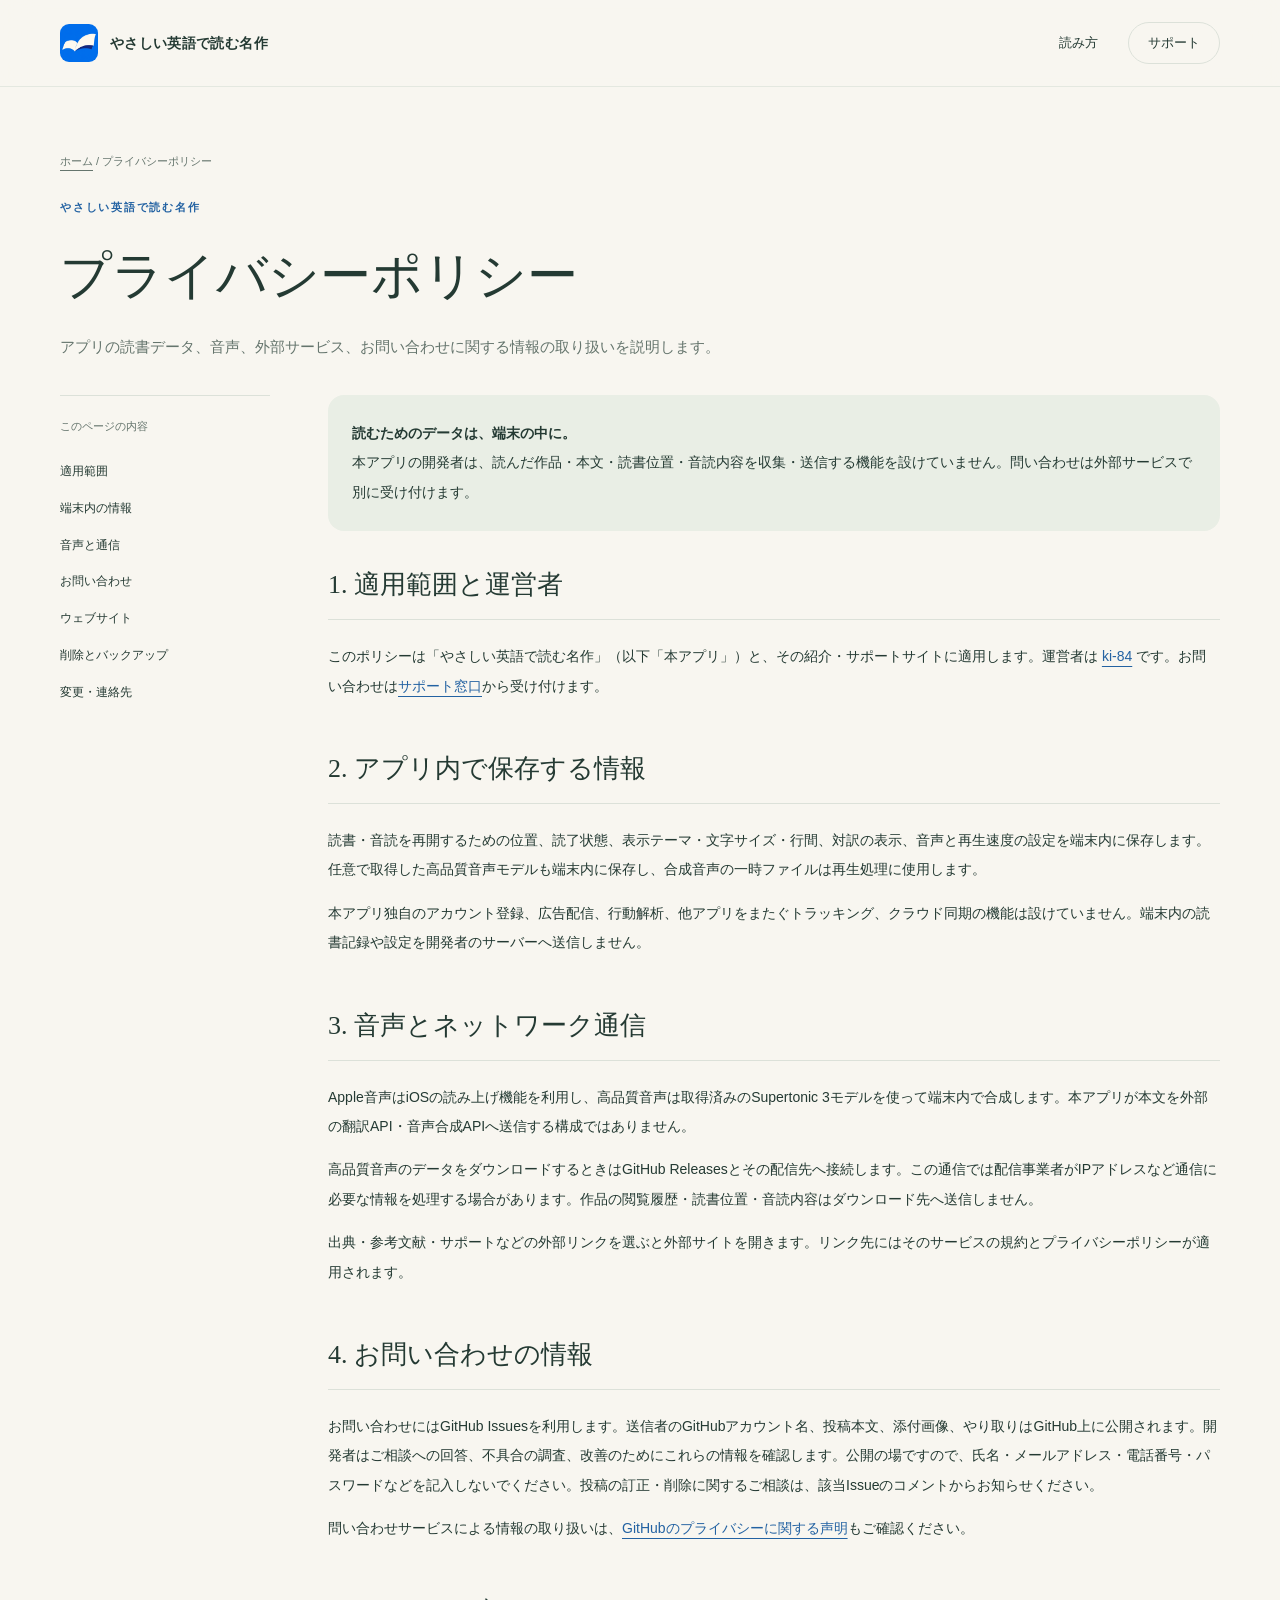
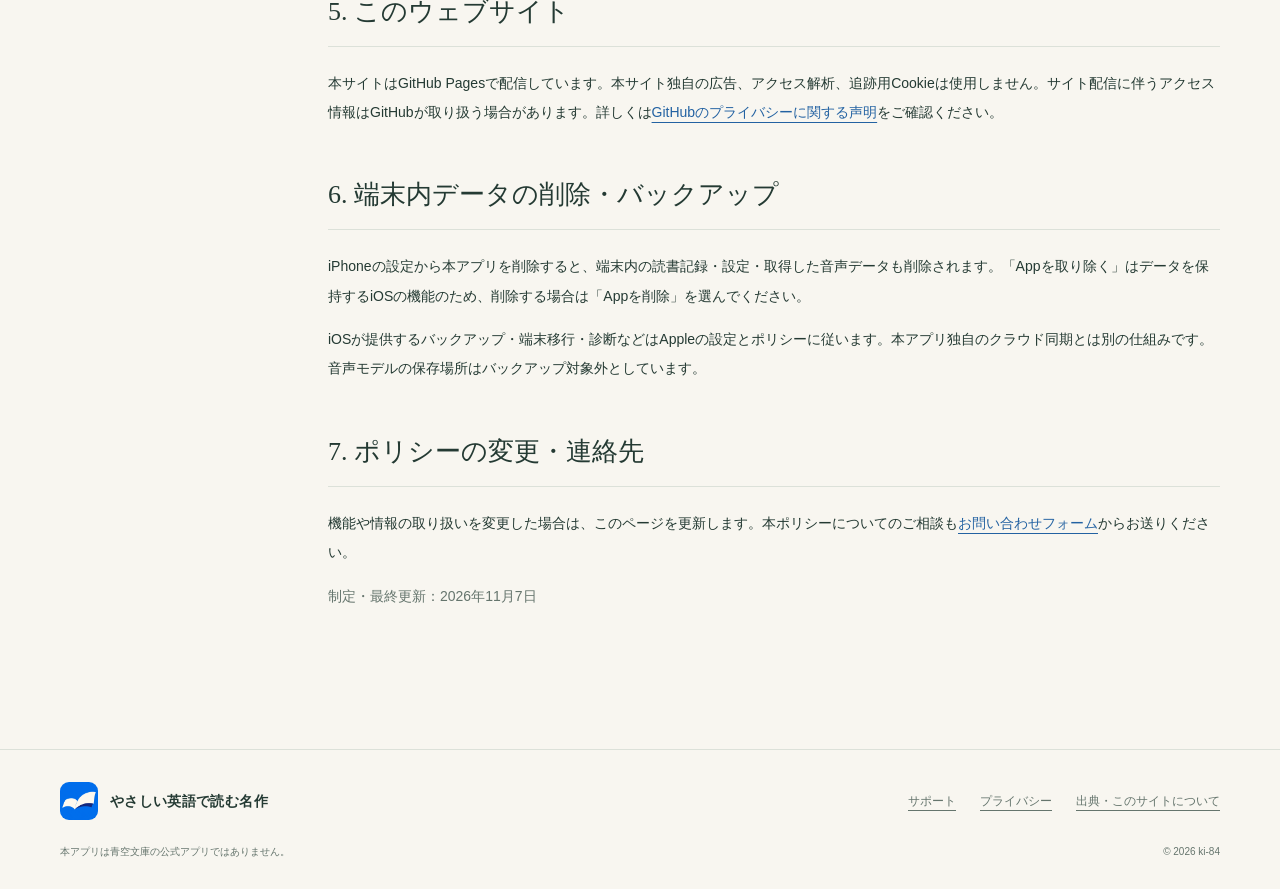
==== docs/privacy/index.html @ 1aab6295 "Build app marketing and support website with privacy policy" ====
<!doctype html>
<html lang="ja">
<head>
  <meta charset="utf-8">
  <meta name="viewport" content="width=device-width, initial-scale=1">
  <meta name="color-scheme" content="light">
  <title>プライバシーポリシー｜やさしい英語で読む名作</title>
  <meta name="description" content="アプリの読書データ、音声、外部サービス、お問い合わせに関する情報の取り扱いを説明します。">
  <link rel="canonical" href="https://ki-84.github.io/aozora-english-support/privacy/">
  <meta property="og:type" content="website">
  <meta property="og:locale" content="ja_JP">
  <meta property="og:site_name" content="やさしい英語で読む名作">
  <meta property="og:title" content="プライバシーポリシー｜やさしい英語で読む名作">
  <meta property="og:description" content="アプリの読書データ、音声、外部サービス、お問い合わせに関する情報の取り扱いを説明します。">
  <meta property="og:url" content="https://ki-84.github.io/aozora-english-support/privacy/">
  <meta property="og:image" content="https://ki-84.github.io/aozora-english-support/assets/app-icon.png">
  <meta name="twitter:card" content="summary">
  <meta name="theme-color" content="#f8f6f0">
  <link rel="icon" href="../assets/favicon.png" type="image/png">
  <link rel="apple-touch-icon" href="../assets/app-icon.png">
  <link rel="stylesheet" href="../assets/site.css">
  <script src="../assets/site.js" defer></script>
</head>
<body>
<a class="skip" href="#main">本文へスキップ</a>
<header class="site-header"><div class="wrap header-inner">
  <a class="brand" href="../" aria-label="やさしい英語で読む名作 ホーム"><img src="../assets/app-icon.png" width="38" height="38" alt=""><span>やさしい英語で読む名作</span></a>
  <nav class="site-nav" aria-label="メインナビゲーション"><a class="nav-reading" href="../#reading">読み方</a><a class="nav-contact" href="../support/">サポート</a></nav>
</div></header>
<main id="main"><div class="wrap page-head"><p class="breadcrumbs"><a href="../">ホーム</a> / プライバシーポリシー</p><p class="eyebrow">やさしい英語で読む名作</p><h1>プライバシーポリシー</h1><p class="intro">アプリの読書データ、音声、外部サービス、お問い合わせに関する情報の取り扱いを説明します。</p></div><div class="wrap page-layout"><aside class="toc" aria-label="ページ内の目次"><p>このページの内容</p><a href="#scope">適用範囲</a><a href="#device">端末内の情報</a><a href="#network">音声と通信</a><a href="#contact-data">お問い合わせ</a><a href="#website">ウェブサイト</a><a href="#delete">削除とバックアップ</a><a href="#change">変更・連絡先</a></aside><div class="prose"><div class="policy-summary"><p><strong>読むためのデータは、端末の中に。</strong><br>本アプリの開発者は、読んだ作品・本文・読書位置・音読内容を収集・送信する機能を設けていません。問い合わせは外部サービスで別に受け付けます。</p></div>
<section id="scope"><h2>1. 適用範囲と運営者</h2><p>このポリシーは「やさしい英語で読む名作」（以下「本アプリ」）と、その紹介・サポートサイトに適用します。運営者は <a href="https://github.com/ki-84">ki-84</a> です。お問い合わせは<a href="../support/#contact">サポート窓口</a>から受け付けます。</p></section>
<section id="device"><h2>2. アプリ内で保存する情報</h2><p>読書・音読を再開するための位置、読了状態、表示テーマ・文字サイズ・行間、対訳の表示、音声と再生速度の設定を端末内に保存します。任意で取得した高品質音声モデルも端末内に保存し、合成音声の一時ファイルは再生処理に使用します。</p><p>本アプリ独自のアカウント登録、広告配信、行動解析、他アプリをまたぐトラッキング、クラウド同期の機能は設けていません。端末内の読書記録や設定を開発者のサーバーへ送信しません。</p></section>
<section id="network"><h2>3. 音声とネットワーク通信</h2><p>Apple音声はiOSの読み上げ機能を利用し、高品質音声は取得済みのSupertonic 3モデルを使って端末内で合成します。本アプリが本文を外部の翻訳API・音声合成APIへ送信する構成ではありません。</p><p>高品質音声のデータをダウンロードするときはGitHub Releasesとその配信先へ接続します。この通信では配信事業者がIPアドレスなど通信に必要な情報を処理する場合があります。作品の閲覧履歴・読書位置・音読内容はダウンロード先へ送信しません。</p><p>出典・参考文献・サポートなどの外部リンクを選ぶと外部サイトを開きます。リンク先にはそのサービスの規約とプライバシーポリシーが適用されます。</p></section>
<section id="contact-data"><h2>4. お問い合わせの情報</h2><p>お問い合わせにはGitHub Issuesを利用します。送信者のGitHubアカウント名、投稿本文、添付画像、やり取りはGitHub上に公開されます。開発者はご相談への回答、不具合の調査、改善のためにこれらの情報を確認します。公開の場ですので、氏名・メールアドレス・電話番号・パスワードなどを記入しないでください。投稿の訂正・削除に関するご相談は、該当Issueのコメントからお知らせください。</p><p>問い合わせサービスによる情報の取り扱いは、<a href="https://docs.github.com/ja/site-policy/privacy-policies/github-general-privacy-statement">GitHubのプライバシーに関する声明</a>もご確認ください。</p></section>
<section id="website"><h2>5. このウェブサイト</h2><p>本サイトはGitHub Pagesで配信しています。本サイト独自の広告、アクセス解析、追跡用Cookieは使用しません。サイト配信に伴うアクセス情報はGitHubが取り扱う場合があります。詳しくは<a href="https://docs.github.com/ja/site-policy/privacy-policies/github-general-privacy-statement">GitHubのプライバシーに関する声明</a>をご確認ください。</p></section>
<section id="delete"><h2>6. 端末内データの削除・バックアップ</h2><p>iPhoneの設定から本アプリを削除すると、端末内の読書記録・設定・取得した音声データも削除されます。「Appを取り除く」はデータを保持するiOSの機能のため、削除する場合は「Appを削除」を選んでください。</p><p>iOSが提供するバックアップ・端末移行・診断などはAppleの設定とポリシーに従います。本アプリ独自のクラウド同期とは別の仕組みです。音声モデルの保存場所はバックアップ対象外としています。</p></section>
<section id="change"><h2>7. ポリシーの変更・連絡先</h2><p>機能や情報の取り扱いを変更した場合は、このページを更新します。本ポリシーについてのご相談も<a href="../support/#contact">お問い合わせフォーム</a>からお送りください。</p><p class="updated">制定・最終更新：2026年11月7日</p></section></div></div></main>
<footer class="site-footer"><div class="wrap">
  <div class="footer-top"><a class="brand" href="../"><img src="../assets/app-icon.png" width="32" height="32" alt=""><span>やさしい英語で読む名作</span></a>
  <nav class="footer-nav" aria-label="フッターナビゲーション"><a href="../support/">サポート</a><a href="../privacy/">プライバシー</a><a href="../sources/">出典・このサイトについて</a></nav></div>
  <div class="footer-note"><p>本アプリは青空文庫の公式アプリではありません。</p><p>© 2026 ki-84</p></div>
</div></footer>
</body></html>
---- docs/assets/site.css ----
@charset "UTF-8";
:root{--paper:#f8f6f0;--surface:#fffef9;--ink:#243a33;--muted:#65756d;--blue:#2362a2;--line:#dce1d9;--pale:#e9eee5;--serif:"Hiragino Mincho ProN","Yu Mincho","Noto Serif JP",serif;--sans:-apple-system,BlinkMacSystemFont,"Hiragino Kaku Gothic ProN","Yu Gothic",sans-serif;--width:1160px}
*{box-sizing:border-box}html{scroll-behavior:smooth;scroll-padding-top:100px}body{margin:0;background:var(--paper);color:var(--ink);font-family:var(--sans);font-size:16px;line-height:1.9;-webkit-font-smoothing:antialiased}a{color:var(--blue);text-underline-offset:5px}a:hover{text-decoration-thickness:2px}button,a{-webkit-tap-highlight-color:transparent}button{font:inherit}button:not(:disabled){cursor:pointer}a:focus-visible,button:focus-visible,summary:focus-visible{outline:3px solid #397abf;outline-offset:5px}img{max-width:100%;height:auto;display:block}svg{width:20px;height:20px;flex-shrink:0;stroke:currentColor;fill:none;stroke-width:1.6;stroke-linecap:round;stroke-linejoin:round}h1,h2,h3,p,ul,ol,figure{margin-top:0}h1,h2,h3{line-height:1.5}h1,h2{font-family:var(--serif);font-weight:500}p:last-child{margin-bottom:0}.wrap{width:min(var(--width),calc(100% - 64px));margin:auto}.skip{position:absolute;top:-100px;left:16px;z-index:10;background:white;padding:12px}.skip:focus{top:8px}.site-header{position:sticky;top:0;z-index:5;background:rgba(248,246,240,.94);backdrop-filter:blur(18px);border-bottom:1px solid rgba(220,225,217,.7)}.header-inner{display:flex;align-items:center;justify-content:space-between;min-height:86px;gap:24px}.brand{display:flex;align-items:center;gap:12px;color:var(--ink);text-decoration:none;line-height:1.5;font-size:14px;font-weight:600;letter-spacing:.025em}.brand img{width:38px;border-radius:9px}.site-nav{display:flex;gap:30px;align-items:center}.site-nav a{color:var(--ink);font-size:13px;text-decoration:none}.site-nav a[aria-current=page]{color:var(--blue)}.site-nav .nav-contact{border:1px solid var(--line);border-radius:99px;padding:8px 19px}.eyebrow{font-size:11px;letter-spacing:.16em;font-weight:600;color:var(--blue);margin-bottom:20px}.hero{display:grid;grid-template-columns:1.12fr .88fr;align-items:center;gap:76px;padding-block:76px 84px}.hero h1{font-size:clamp(36px,4.8vw,68px);line-height:1.42;letter-spacing:.025em;margin-bottom:25px}.hero h1 span{display:block;white-space:nowrap}.hero h1 em{font-style:normal;color:var(--blue)}.hero-lead{max-width:450px;color:var(--muted);font-size:15px;line-height:2.2;margin-bottom:30px}.actions{display:flex;gap:14px;align-items:center;flex-wrap:wrap}.button{display:inline-flex;align-items:center;justify-content:center;gap:12px;border:1px solid transparent;border-radius:99px;padding:13px 23px;text-decoration:none;background:var(--ink);color:white;font-size:13px;font-weight:500;line-height:1.8;transition:transform .18s,background .18s;min-height:50px}.button:hover{background:#36564a;transform:translateY(-2px)}.button.secondary{background:transparent;border-color:var(--line);color:var(--ink)}.button.secondary:hover{background:var(--pale)}.button.blue{background:var(--blue)}.button.blue:hover{background:#154e87}.availability{font-size:11px;color:var(--muted);margin-top:22px}.hero-visual{position:relative;padding:12px 30px 10px;display:flex;justify-content:center}.hero-visual:before{content:"";position:absolute;inset:14% -8% 11%;border-radius:50%;background:radial-gradient(ellipse,#e2eafa,rgba(234,239,230,.7) 55%,transparent 72%)}.phone{position:relative;width:264px;max-width:100%;border:8px solid #242826;border-radius:43px;background:#242826;box-shadow:0 30px 58px -22px #23362b40,0 4px 15px #24372c20;overflow:hidden;transform:rotate(3deg)}.phone img{width:100%;border-radius:34px}.phone:after{content:"";position:absolute;top:9px;left:50%;transform:translateX(-50%);width:28%;height:18px;background:#101511;border-radius:20px}.screen-note{position:absolute;bottom:-26px;right:12px;font-size:11px;color:var(--muted);letter-spacing:.05em}.promise-strip{display:grid;grid-template-columns:repeat(3,1fr);border-top:1px solid var(--line);border-bottom:1px solid var(--line);padding-block:24px;margin-bottom:98px}.promise-strip div{display:flex;align-items:center;justify-content:center;gap:12px;font-size:13px}.promise-strip div+div{border-left:1px solid var(--line)}.promise-strip svg{color:var(--blue)}.section{padding-block:0 104px}.section-heading{display:flex;justify-content:space-between;gap:32px;align-items:flex-end;margin-bottom:36px}.section-heading h2{font-size:clamp(28px,3vw,39px);margin-bottom:0;letter-spacing:.04em}.section-heading p{max-width:360px;color:var(--muted);font-size:13px;margin-bottom:4px}.step-grid{display:grid;grid-template-columns:repeat(3,1fr);gap:38px}.step{border-top:1px solid var(--line);padding-top:22px}.step .number{font-family:var(--serif);font-size:25px;color:var(--blue);margin-bottom:20px}.step h3{font-size:17px;font-weight:500;margin-bottom:14px}.step p{font-size:13px;color:var(--muted);line-height:2}.reading-section{background:#203b32;color:#f9f7ef;padding-block:80px;margin-bottom:104px;position:relative;overflow:hidden}.reading-grid{display:grid;grid-template-columns:.9fr 1.1fr;gap:70px;align-items:center}.reading-copy .eyebrow{color:#b9cfdf}.reading-copy h2{font-size:clamp(28px,3vw,40px);margin-bottom:22px}.reading-copy>p{color:#d5dfd6;font-size:14px;line-height:2.1}.reading-copy .fine{color:#b8c9bd;font-size:11px;margin-top:28px}.quote-card{background:var(--surface);color:var(--ink);padding:36px;border-radius:22px;box-shadow:0 20px 40px #0e211640}.quote-card .quote-label{font-size:10px;letter-spacing:.14em;color:var(--muted);margin-bottom:22px}.sample-english{font-family:Georgia,"Times New Roman",serif;font-size:clamp(24px,3vw,33px);line-height:1.6;margin-bottom:26px}.translation-toggle{background:var(--pale);border:0;color:var(--ink);font-size:12px;border-radius:99px;padding:10px 17px;display:flex;align-items:center;gap:10px;min-height:44px}.translation-toggle svg{width:16px}.translation{background:#eff2e9;border-left:2px solid #9cb5a7;padding:18px 20px;margin-top:24px;animation:appear .18s ease-out}.translation p{font-size:15px}.translation small{display:block;color:var(--muted);font-size:10px;margin-top:8px}.quote-credit{font-style:normal;display:block;font-size:10px;color:var(--muted);margin-top:26px}.book-grid{display:grid;grid-template-columns:repeat(5,1fr);gap:34px 28px;list-style:none;padding:0;margin:0}.book-cover{position:relative;aspect-ratio:3/4;background:var(--cover);color:white;box-shadow:7px 9px 16px -10px #1b322c50;border-radius:2px 6px 6px 2px;padding:17px 17px 17px 21px;display:flex;flex-direction:column;justify-content:space-between;overflow:hidden;transition:transform .2s}.book-cover:before{content:"";position:absolute;inset:0 auto 0 0;width:7px;background:#0002;border-right:1px solid #ffffff21}.book-cover:after{content:"";position:absolute;inset:11px;border:1px solid #ffffff40;pointer-events:none}.book-cover .edition{font-size:7px;letter-spacing:.15em;opacity:.75}.book-cover .ornament{width:42px;height:42px;border:1px solid #ffffff60;border-radius:50%;align-self:center;display:grid;place-items:center;opacity:.7;font-family:var(--serif);font-size:16px}.book-cover h3{font-family:var(--serif);font-size:17px;font-weight:500;letter-spacing:.04em;margin:0 0 7px}.book-cover p{font-family:var(--serif);font-size:10px;opacity:.8;margin:0}.book-meta{margin-top:14px}.book-meta p{font-size:11px;color:var(--muted);line-height:1.6;margin-bottom:5px}.book-meta a{font-size:10px;color:var(--muted)}.book-note{font-size:12px;color:var(--muted);margin-top:32px}.listen-panel{display:grid;grid-template-columns:1fr 1fr;gap:56px;border-block:1px solid var(--line);padding-block:46px;align-items:center}.listen-panel h2{font-size:32px;margin-bottom:18px}.listen-panel p{font-size:14px;color:var(--muted)}.audio-graphic{position:relative;padding:40px 30px;background:#eaf0f4;border-radius:22px;text-align:center}.waveform{height:75px;display:flex;gap:6px;align-items:center;justify-content:center;margin-bottom:24px}.waveform i{display:block;width:4px;height:var(--h);border-radius:5px;background:#4e7595}.rate-list{display:flex;justify-content:center;gap:18px;color:#45627a;font-size:12px}.rate-list strong{border-bottom:1px solid #45627a;padding-bottom:5px}.audio-graphic p{font-size:11px;margin-top:20px;color:#4d6578}.learning{display:grid;grid-template-columns:1fr 1fr;gap:70px;padding-block:6px 90px}.learning h2{font-size:34px;margin-bottom:22px}.learning p{font-size:14px;color:var(--muted)}.learning a{font-size:12px}.learning .margin-note{padding:28px;border-left:1px solid var(--line);font-family:var(--serif);font-size:24px;line-height:1.9;color:var(--ink)}.last-cta{background:#e9eee5;border-radius:26px;padding:50px;display:flex;justify-content:space-between;gap:30px;align-items:center;margin-bottom:94px}.last-cta h2{font-size:29px;margin-bottom:8px}.last-cta p{font-size:13px;color:var(--muted)}.site-footer{border-top:1px solid var(--line);padding-block:32px 28px}.footer-top{display:flex;justify-content:space-between;gap:30px;align-items:center;margin-bottom:22px}.footer-nav{display:flex;gap:24px;flex-wrap:wrap}.footer-nav a{font-size:12px;color:var(--muted)}.footer-note{font-size:10px;color:var(--muted);display:flex;justify-content:space-between;gap:20px;flex-wrap:wrap}.footer-note p{margin:0}.page-head{padding-block:64px 34px}.breadcrumbs{font-size:11px;color:var(--muted);margin-bottom:25px}.breadcrumbs a{color:var(--muted)}.page-head h1{font-size:clamp(35px,4vw,54px);margin-bottom:18px}.page-head .intro{max-width:720px;font-size:15px;color:var(--muted)}.page-layout{display:grid;grid-template-columns:210px 1fr;gap:58px;align-items:start;padding-bottom:90px}.toc{position:sticky;top:116px;padding:20px 0;border-top:1px solid var(--line)}.toc p{font-size:11px;color:var(--muted);margin-bottom:16px}.toc a{display:block;padding:7px 0;font-size:12px;color:var(--ink);text-decoration:none}.prose{min-width:0}.prose section{margin-bottom:48px;scroll-margin-top:110px}.prose h2{font-size:26px;padding-bottom:15px;border-bottom:1px solid var(--line);margin-bottom:22px}.prose h3{font-size:17px;font-weight:500;margin:28px 0 12px}.prose p,.prose li{font-size:14px;line-height:2.1}.prose ul,.prose ol{padding-left:1.5em}.prose small{font-size:11px;color:var(--muted)}.contact-card{background:var(--surface);border:1px solid var(--line);border-radius:20px;padding:28px}.contact-card .actions{margin:22px 0 18px}.contact-card .notice{font-size:12px;color:var(--muted);margin-bottom:0}.contact-card h2{border:0;padding:0;margin-bottom:14px}.support-topics{display:grid;grid-template-columns:repeat(3,1fr);gap:12px;margin-top:22px}.support-topics a{display:flex;align-items:center;gap:10px;padding:16px;border:1px solid var(--line);border-radius:13px;font-size:12px;text-decoration:none;color:var(--ink);background:var(--surface)}.faq details{border-bottom:1px solid var(--line);padding:20px 0}.faq summary{cursor:pointer;list-style:none;font-size:14px;font-weight:500;position:relative;padding-right:30px}.faq summary::-webkit-details-marker{display:none}.faq summary:after{content:"＋";position:absolute;right:4px;color:var(--blue)}.faq details[open] summary:after{content:"−"}.faq details p{padding:16px 22px 0 0;font-size:13px;color:var(--muted);margin-bottom:0}.steps-list li{padding:0 0 12px 7px}.policy-summary{background:var(--pale);padding:24px;border-radius:16px;margin-bottom:34px}.policy-summary p{margin-bottom:0}.updated{font-size:12px;color:var(--muted)}.source-list{padding:0!important;list-style:none}.source-list li{display:flex;justify-content:space-between;gap:20px;border-bottom:1px solid var(--line);padding:14px 0}.source-list span{color:var(--muted)}.source-list a{font-size:12px}.not-found{max-width:700px;padding-block:100px 140px}.not-found h1{font-size:40px}.not-found p{color:var(--muted)}[hidden]{display:none!important}@keyframes appear{from{opacity:0;transform:translateY(5px)}to{opacity:1;transform:none}}
@media(min-width:1400px){.hero{padding-block:92px 100px}.hero-visual .phone{width:285px}}
@media(max-width:1000px){.hero{gap:38px}.hero h1{font-size:clamp(36px,5.3vw,56px)}.hero-visual{padding-inline:12px}.reading-grid{gap:35px}.book-grid{gap:28px 18px}.book-cover{padding:16px}.book-cover h3{font-size:15px}.book-cover .edition{font-size:6px}.page-layout{grid-template-columns:175px 1fr;gap:32px}.listen-panel{gap:35px}}
@media(max-width:740px){.wrap{width:calc(100% - 40px)}.header-inner{min-height:72px;gap:10px}.brand{font-size:12px;gap:9px}.brand img{width:32px;border-radius:8px}.site-nav{gap:14px}.nav-reading{display:none}.site-nav .nav-contact{padding:6px 13px;font-size:11px}.hero{grid-template-columns:1fr;gap:44px;padding-block:48px 50px}.hero h1{font-size:clamp(32px,8.7vw,55px);margin-bottom:20px}.hero-lead{font-size:14px;max-width:500px}.hero .eyebrow{font-size:10px;margin-bottom:18px}.actions{gap:10px}.button{font-size:12px;padding:12px 21px}.hero-visual{padding:12px 0 24px}.hero-visual .phone{width:238px;transform:rotate(2deg)}.hero-visual:before{inset:9% 0 8%}.screen-note{right:6px;bottom:-5px;font-size:10px}.promise-strip{padding-block:21px;margin-bottom:65px}.promise-strip div{flex-direction:column;gap:8px;font-size:11px;text-align:center}.promise-strip svg{width:19px}.section{padding-bottom:65px}.section-heading{display:block;margin-bottom:28px}.section-heading h2{font-size:29px}.section-heading p{margin:14px 0 0;max-width:100%}.step-grid{grid-template-columns:1fr;gap:25px}.step{display:grid;grid-template-columns:48px 1fr;gap:12px;padding-top:22px}.step .number{margin:0}.step h3{font-size:17px;margin-bottom:9px}.step p{font-size:13px}.reading-section{padding-block:48px;margin-bottom:65px}.reading-grid{grid-template-columns:1fr;gap:30px}.reading-copy h2{font-size:30px}.reading-copy .fine{margin-top:20px}.quote-card{padding:26px 24px;border-radius:18px}.sample-english{font-size:28px}.book-grid{grid-template-columns:repeat(2,1fr);gap:28px 20px}.book-cover{padding:18px 19px 18px 24px}.book-cover h3{font-size:18px}.book-cover .edition{font-size:7px}.book-cover .ornament{width:38px;height:38px}.book-meta p{font-size:11px}.listen-panel{grid-template-columns:1fr;padding-block:32px;gap:25px}.listen-panel h2{font-size:29px}.audio-graphic{padding:30px 20px}.learning{grid-template-columns:1fr;gap:24px;padding-bottom:55px}.learning h2{font-size:29px}.learning .margin-note{padding:0 0 0 20px;font-size:23px}.last-cta{display:block;padding:28px 24px;margin-bottom:58px;border-radius:20px}.last-cta h2{font-size:25px}.last-cta .button{margin-top:22px}.footer-top{display:block}.footer-top .brand{margin-bottom:22px}.footer-nav{gap:16px}.footer-note{font-size:10px;gap:10px}.page-head{padding-block:38px 25px}.page-head h1{font-size:36px}.page-head .intro{font-size:14px}.page-layout{grid-template-columns:1fr;gap:25px;padding-bottom:50px}.toc{position:static;display:flex;gap:4px 18px;flex-wrap:wrap;padding:15px 0;border-bottom:1px solid var(--line)}.toc p{display:none}.toc a{padding:4px 0;font-size:11px}.prose h2{font-size:24px}.prose p,.prose li{font-size:14px}.contact-card{padding:23px}.support-topics{grid-template-columns:1fr}.support-topics a{padding:13px 16px}.source-list li{display:block}.source-list a{display:block;margin-top:5px}.source-list span{font-size:12px}.updated{font-size:11px}}
@media(prefers-reduced-motion:reduce){html{scroll-behavior:auto}*,*:before,*:after{animation:none!important;transition:none!important}.button:hover{transform:none}}
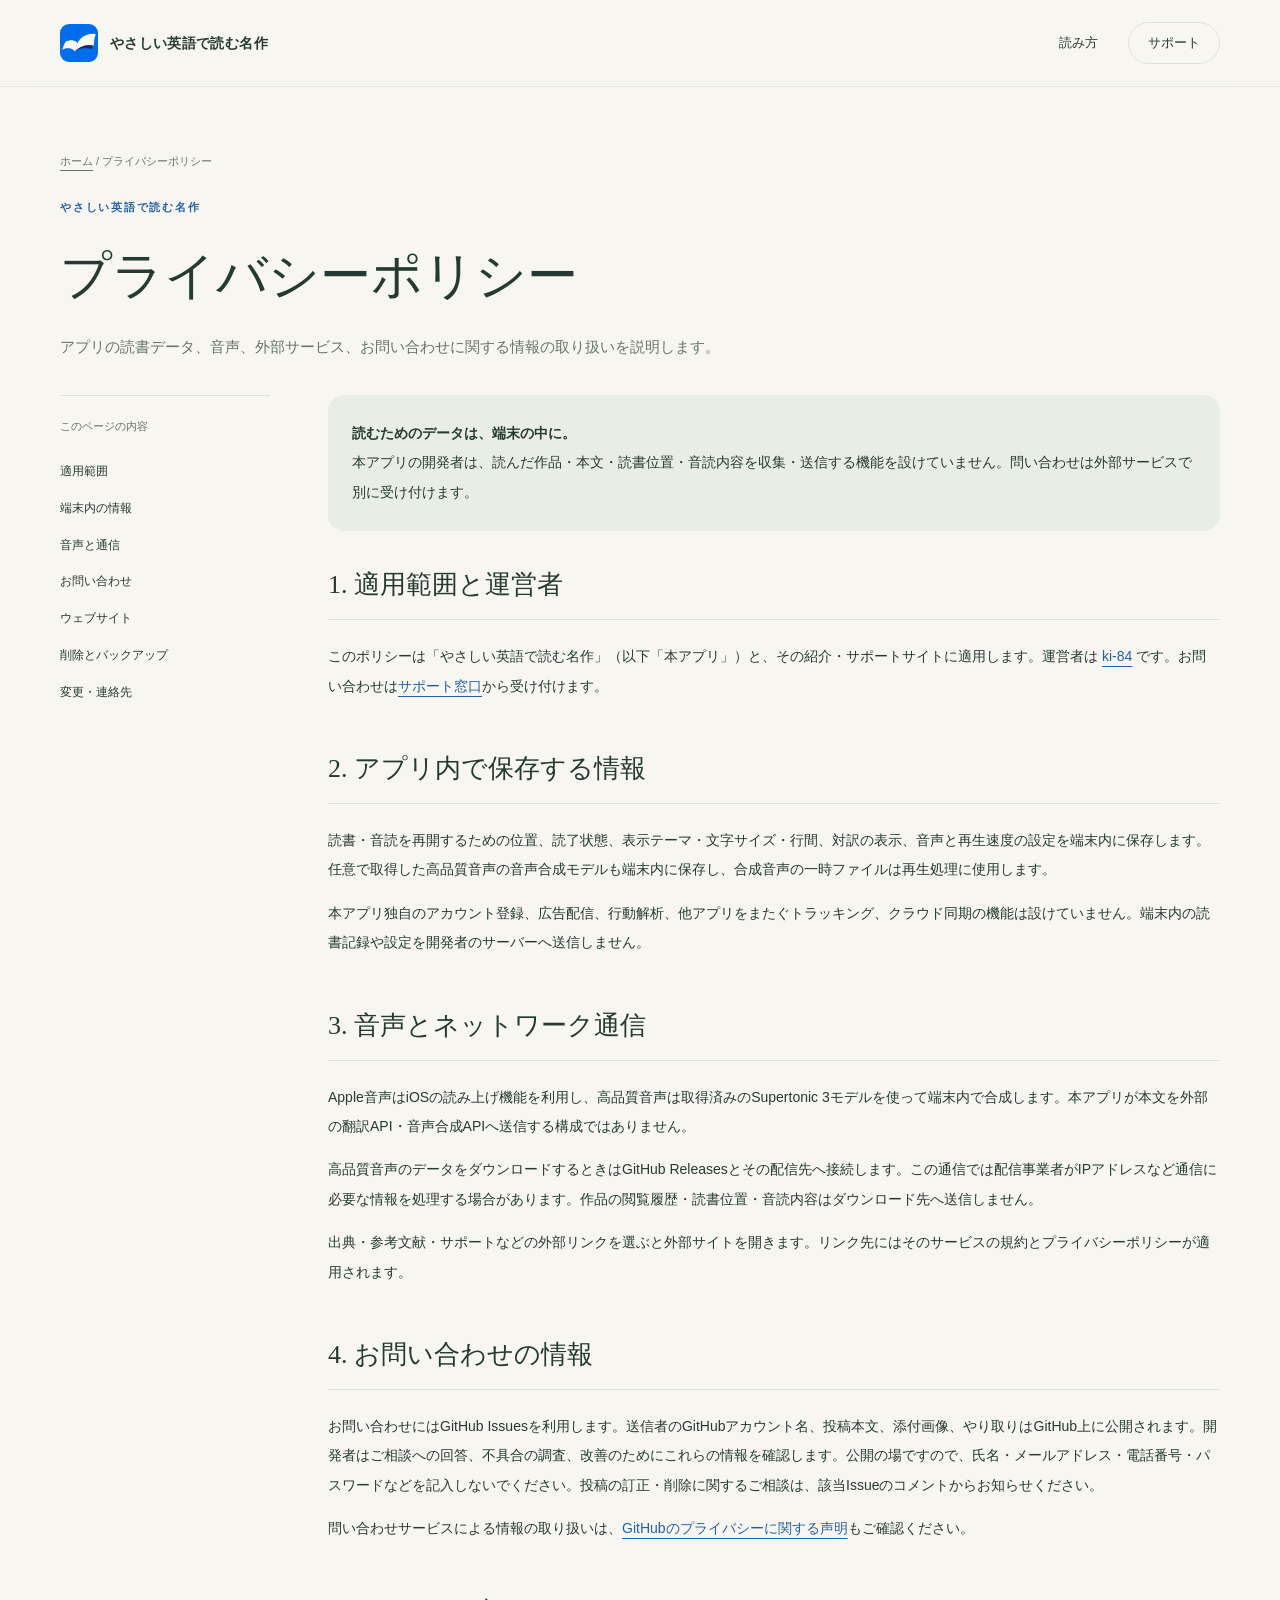
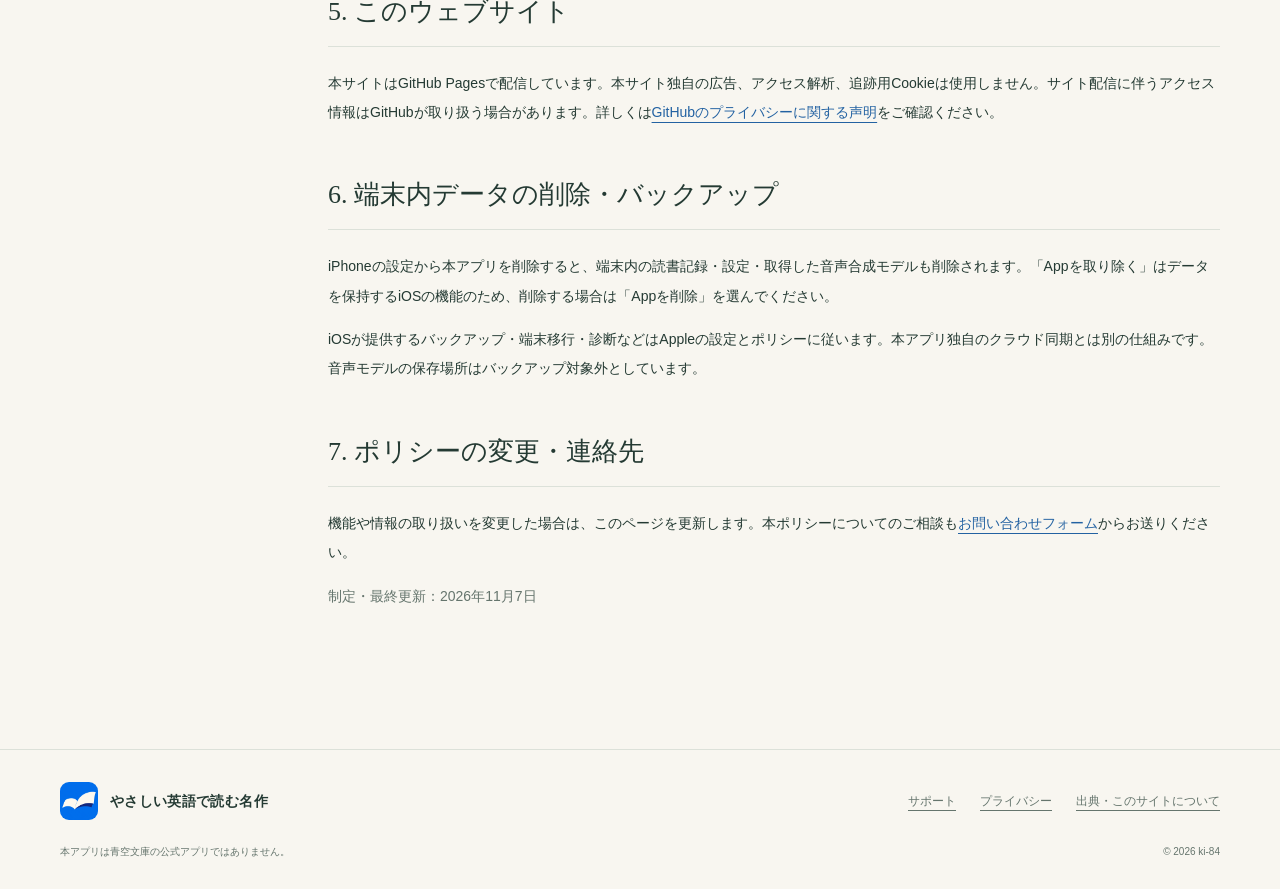
==== commit b0d73fba: "Clarify optional download is a speech synthesis model" ====
--- a/docs/privacy/index.html
+++ b/docs/privacy/index.html
@@ -18,8 +18,8 @@
   <meta name="theme-color" content="#f8f6f0">
   <link rel="icon" href="../assets/favicon.png" type="image/png">
   <link rel="apple-touch-icon" href="../assets/app-icon.png">
-  <link rel="stylesheet" href="../assets/site.css">
-  <script src="../assets/site.js" defer></script>
+  <link rel="stylesheet" href="../assets/site.css?v=0e48bb0e7a3b">
+  <script src="../assets/site.js?v=09b9a022a76b" defer></script>
 </head>
 <body>
 <a class="skip" href="#main">本文へスキップ</a>
@@ -29,11 +29,11 @@
 </div></header>
 <main id="main"><div class="wrap page-head"><p class="breadcrumbs"><a href="../">ホーム</a> / プライバシーポリシー</p><p class="eyebrow">やさしい英語で読む名作</p><h1>プライバシーポリシー</h1><p class="intro">アプリの読書データ、音声、外部サービス、お問い合わせに関する情報の取り扱いを説明します。</p></div><div class="wrap page-layout"><aside class="toc" aria-label="ページ内の目次"><p>このページの内容</p><a href="#scope">適用範囲</a><a href="#device">端末内の情報</a><a href="#network">音声と通信</a><a href="#contact-data">お問い合わせ</a><a href="#website">ウェブサイト</a><a href="#delete">削除とバックアップ</a><a href="#change">変更・連絡先</a></aside><div class="prose"><div class="policy-summary"><p><strong>読むためのデータは、端末の中に。</strong><br>本アプリの開発者は、読んだ作品・本文・読書位置・音読内容を収集・送信する機能を設けていません。問い合わせは外部サービスで別に受け付けます。</p></div>
 <section id="scope"><h2>1. 適用範囲と運営者</h2><p>このポリシーは「やさしい英語で読む名作」（以下「本アプリ」）と、その紹介・サポートサイトに適用します。運営者は <a href="https://github.com/ki-84">ki-84</a> です。お問い合わせは<a href="../support/#contact">サポート窓口</a>から受け付けます。</p></section>
-<section id="device"><h2>2. アプリ内で保存する情報</h2><p>読書・音読を再開するための位置、読了状態、表示テーマ・文字サイズ・行間、対訳の表示、音声と再生速度の設定を端末内に保存します。任意で取得した高品質音声モデルも端末内に保存し、合成音声の一時ファイルは再生処理に使用します。</p><p>本アプリ独自のアカウント登録、広告配信、行動解析、他アプリをまたぐトラッキング、クラウド同期の機能は設けていません。端末内の読書記録や設定を開発者のサーバーへ送信しません。</p></section>
+<section id="device"><h2>2. アプリ内で保存する情報</h2><p>読書・音読を再開するための位置、読了状態、表示テーマ・文字サイズ・行間、対訳の表示、音声と再生速度の設定を端末内に保存します。任意で取得した高品質音声の音声合成モデルも端末内に保存し、合成音声の一時ファイルは再生処理に使用します。</p><p>本アプリ独自のアカウント登録、広告配信、行動解析、他アプリをまたぐトラッキング、クラウド同期の機能は設けていません。端末内の読書記録や設定を開発者のサーバーへ送信しません。</p></section>
 <section id="network"><h2>3. 音声とネットワーク通信</h2><p>Apple音声はiOSの読み上げ機能を利用し、高品質音声は取得済みのSupertonic 3モデルを使って端末内で合成します。本アプリが本文を外部の翻訳API・音声合成APIへ送信する構成ではありません。</p><p>高品質音声のデータをダウンロードするときはGitHub Releasesとその配信先へ接続します。この通信では配信事業者がIPアドレスなど通信に必要な情報を処理する場合があります。作品の閲覧履歴・読書位置・音読内容はダウンロード先へ送信しません。</p><p>出典・参考文献・サポートなどの外部リンクを選ぶと外部サイトを開きます。リンク先にはそのサービスの規約とプライバシーポリシーが適用されます。</p></section>
 <section id="contact-data"><h2>4. お問い合わせの情報</h2><p>お問い合わせにはGitHub Issuesを利用します。送信者のGitHubアカウント名、投稿本文、添付画像、やり取りはGitHub上に公開されます。開発者はご相談への回答、不具合の調査、改善のためにこれらの情報を確認します。公開の場ですので、氏名・メールアドレス・電話番号・パスワードなどを記入しないでください。投稿の訂正・削除に関するご相談は、該当Issueのコメントからお知らせください。</p><p>問い合わせサービスによる情報の取り扱いは、<a href="https://docs.github.com/ja/site-policy/privacy-policies/github-general-privacy-statement">GitHubのプライバシーに関する声明</a>もご確認ください。</p></section>
 <section id="website"><h2>5. このウェブサイト</h2><p>本サイトはGitHub Pagesで配信しています。本サイト独自の広告、アクセス解析、追跡用Cookieは使用しません。サイト配信に伴うアクセス情報はGitHubが取り扱う場合があります。詳しくは<a href="https://docs.github.com/ja/site-policy/privacy-policies/github-general-privacy-statement">GitHubのプライバシーに関する声明</a>をご確認ください。</p></section>
-<section id="delete"><h2>6. 端末内データの削除・バックアップ</h2><p>iPhoneの設定から本アプリを削除すると、端末内の読書記録・設定・取得した音声データも削除されます。「Appを取り除く」はデータを保持するiOSの機能のため、削除する場合は「Appを削除」を選んでください。</p><p>iOSが提供するバックアップ・端末移行・診断などはAppleの設定とポリシーに従います。本アプリ独自のクラウド同期とは別の仕組みです。音声モデルの保存場所はバックアップ対象外としています。</p></section>
+<section id="delete"><h2>6. 端末内データの削除・バックアップ</h2><p>iPhoneの設定から本アプリを削除すると、端末内の読書記録・設定・取得した音声合成モデルも削除されます。「Appを取り除く」はデータを保持するiOSの機能のため、削除する場合は「Appを削除」を選んでください。</p><p>iOSが提供するバックアップ・端末移行・診断などはAppleの設定とポリシーに従います。本アプリ独自のクラウド同期とは別の仕組みです。音声モデルの保存場所はバックアップ対象外としています。</p></section>
 <section id="change"><h2>7. ポリシーの変更・連絡先</h2><p>機能や情報の取り扱いを変更した場合は、このページを更新します。本ポリシーについてのご相談も<a href="../support/#contact">お問い合わせフォーム</a>からお送りください。</p><p class="updated">制定・最終更新：2026年11月7日</p></section></div></div></main>
 <footer class="site-footer"><div class="wrap">
   <div class="footer-top"><a class="brand" href="../"><img src="../assets/app-icon.png" width="32" height="32" alt=""><span>やさしい英語で読む名作</span></a>
--- a/docs/assets/site.css
+++ b/docs/assets/site.css
@@ -1,4 +1,17 @@
 @charset "UTF-8";
+.hero-audience{font-size:12px;color:var(--muted);margin:-12px 0 26px}
+.retelling-lead{max-width:840px;font-size:15px;color:var(--muted);line-height:2.1;margin-bottom:34px}
+.retelling-example{display:grid;grid-template-columns:1fr 1.25fr;border-block:1px solid var(--line)}
+.original-example{padding:30px 34px 30px 0}
+.english-example{padding:30px 0 30px 38px;border-left:1px solid var(--line)}
+.example-label{font-size:12px;letter-spacing:.06em;font-weight:600;color:var(--blue);margin-bottom:22px}
+.original-example blockquote{margin:0;font-family:var(--serif);font-size:16px;line-height:2.3}
+.example-source{font-size:11px!important;color:var(--muted);line-height:1.9;margin:24px 0 0}
+.example-source a{color:var(--muted)}
+.english-example ol{list-style:none;padding:0;margin:0;counter-reset:sentences}
+.english-example li{position:relative;counter-increment:sentences;font-family:Georgia,"Times New Roman",serif;font-size:19px;line-height:1.7;margin-bottom:10px;padding-left:26px}
+.english-example li:before{content:counter(sentences,decimal-leading-zero);position:absolute;left:0;top:5px;font-family:var(--sans);font-size:9px;color:var(--muted)}
+@media(max-width:740px){.retelling-example{grid-template-columns:1fr}.original-example{padding:25px 0}.english-example{border-left:0;border-top:1px solid var(--line);padding:25px 0}.original-example blockquote{font-size:15px}.english-example li{font-size:18px}.retelling-lead{font-size:14px}}
 :root{--paper:#f8f6f0;--surface:#fffef9;--ink:#243a33;--muted:#65756d;--blue:#2362a2;--line:#dce1d9;--pale:#e9eee5;--serif:"Hiragino Mincho ProN","Yu Mincho","Noto Serif JP",serif;--sans:-apple-system,BlinkMacSystemFont,"Hiragino Kaku Gothic ProN","Yu Gothic",sans-serif;--width:1160px}
 *{box-sizing:border-box}html{scroll-behavior:smooth;scroll-padding-top:100px}body{margin:0;background:var(--paper);color:var(--ink);font-family:var(--sans);font-size:16px;line-height:1.9;-webkit-font-smoothing:antialiased}a{color:var(--blue);text-underline-offset:5px}a:hover{text-decoration-thickness:2px}button,a{-webkit-tap-highlight-color:transparent}button{font:inherit}button:not(:disabled){cursor:pointer}a:focus-visible,button:focus-visible,summary:focus-visible{outline:3px solid #397abf;outline-offset:5px}img{max-width:100%;height:auto;display:block}svg{width:20px;height:20px;flex-shrink:0;stroke:currentColor;fill:none;stroke-width:1.6;stroke-linecap:round;stroke-linejoin:round}h1,h2,h3,p,ul,ol,figure{margin-top:0}h1,h2,h3{line-height:1.5}h1,h2{font-family:var(--serif);font-weight:500}p:last-child{margin-bottom:0}.wrap{width:min(var(--width),calc(100% - 64px));margin:auto}.skip{position:absolute;top:-100px;left:16px;z-index:10;background:white;padding:12px}.skip:focus{top:8px}.site-header{position:sticky;top:0;z-index:5;background:rgba(248,246,240,.94);backdrop-filter:blur(18px);border-bottom:1px solid rgba(220,225,217,.7)}.header-inner{display:flex;align-items:center;justify-content:space-between;min-height:86px;gap:24px}.brand{display:flex;align-items:center;gap:12px;color:var(--ink);text-decoration:none;line-height:1.5;font-size:14px;font-weight:600;letter-spacing:.025em}.brand img{width:38px;border-radius:9px}.site-nav{display:flex;gap:30px;align-items:center}.site-nav a{color:var(--ink);font-size:13px;text-decoration:none}.site-nav a[aria-current=page]{color:var(--blue)}.site-nav .nav-contact{border:1px solid var(--line);border-radius:99px;padding:8px 19px}.eyebrow{font-size:11px;letter-spacing:.16em;font-weight:600;color:var(--blue);margin-bottom:20px}.hero{display:grid;grid-template-columns:1.12fr .88fr;align-items:center;gap:76px;padding-block:76px 84px}.hero h1{font-size:clamp(36px,4.8vw,68px);line-height:1.42;letter-spacing:.025em;margin-bottom:25px}.hero h1 span{display:block;white-space:nowrap}.hero h1 em{font-style:normal;color:var(--blue)}.hero-lead{max-width:450px;color:var(--muted);font-size:15px;line-height:2.2;margin-bottom:30px}.actions{display:flex;gap:14px;align-items:center;flex-wrap:wrap}.button{display:inline-flex;align-items:center;justify-content:center;gap:12px;border:1px solid transparent;border-radius:99px;padding:13px 23px;text-decoration:none;background:var(--ink);color:white;font-size:13px;font-weight:500;line-height:1.8;transition:transform .18s,background .18s;min-height:50px}.button:hover{background:#36564a;transform:translateY(-2px)}.button.secondary{background:transparent;border-color:var(--line);color:var(--ink)}.button.secondary:hover{background:var(--pale)}.button.blue{background:var(--blue)}.button.blue:hover{background:#154e87}.availability{font-size:11px;color:var(--muted);margin-top:22px}.hero-visual{position:relative;padding:12px 30px 10px;display:flex;justify-content:center}.hero-visual:before{content:"";position:absolute;inset:14% -8% 11%;border-radius:50%;background:radial-gradient(ellipse,#e2eafa,rgba(234,239,230,.7) 55%,transparent 72%)}.phone{position:relative;width:264px;max-width:100%;border:8px solid #242826;border-radius:43px;background:#242826;box-shadow:0 30px 58px -22px #23362b40,0 4px 15px #24372c20;overflow:hidden;transform:rotate(3deg)}.phone img{width:100%;border-radius:34px}.phone:after{content:"";position:absolute;top:9px;left:50%;transform:translateX(-50%);width:28%;height:18px;background:#101511;border-radius:20px}.screen-note{position:absolute;bottom:-26px;right:12px;font-size:11px;color:var(--muted);letter-spacing:.05em}.promise-strip{display:grid;grid-template-columns:repeat(3,1fr);border-top:1px solid var(--line);border-bottom:1px solid var(--line);padding-block:24px;margin-bottom:98px}.promise-strip div{display:flex;align-items:center;justify-content:center;gap:12px;font-size:13px}.promise-strip div+div{border-left:1px solid var(--line)}.promise-strip svg{color:var(--blue)}.section{padding-block:0 104px}.section-heading{display:flex;justify-content:space-between;gap:32px;align-items:flex-end;margin-bottom:36px}.section-heading h2{font-size:clamp(28px,3vw,39px);margin-bottom:0;letter-spacing:.04em}.section-heading p{max-width:360px;color:var(--muted);font-size:13px;margin-bottom:4px}.step-grid{display:grid;grid-template-columns:repeat(3,1fr);gap:38px}.step{border-top:1px solid var(--line);padding-top:22px}.step .number{font-family:var(--serif);font-size:25px;color:var(--blue);margin-bottom:20px}.step h3{font-size:17px;font-weight:500;margin-bottom:14px}.step p{font-size:13px;color:var(--muted);line-height:2}.reading-section{background:#203b32;color:#f9f7ef;padding-block:80px;margin-bottom:104px;position:relative;overflow:hidden}.reading-grid{display:grid;grid-template-columns:.9fr 1.1fr;gap:70px;align-items:center}.reading-copy .eyebrow{color:#b9cfdf}.reading-copy h2{font-size:clamp(28px,3vw,40px);margin-bottom:22px}.reading-copy>p{color:#d5dfd6;font-size:14px;line-height:2.1}.reading-copy .fine{color:#b8c9bd;font-size:11px;margin-top:28px}.quote-card{background:var(--surface);color:var(--ink);padding:36px;border-radius:22px;box-shadow:0 20px 40px #0e211640}.quote-card .quote-label{font-size:10px;letter-spacing:.14em;color:var(--muted);margin-bottom:22px}.sample-english{font-family:Georgia,"Times New Roman",serif;font-size:clamp(24px,3vw,33px);line-height:1.6;margin-bottom:26px}.translation-toggle{background:var(--pale);border:0;color:var(--ink);font-size:12px;border-radius:99px;padding:10px 17px;display:flex;align-items:center;gap:10px;min-height:44px}.translation-toggle svg{width:16px}.translation{background:#eff2e9;border-left:2px solid #9cb5a7;padding:18px 20px;margin-top:24px;animation:appear .18s ease-out}.translation p{font-size:15px}.translation small{display:block;color:var(--muted);font-size:10px;margin-top:8px}.quote-credit{font-style:normal;display:block;font-size:10px;color:var(--muted);margin-top:26px}.book-grid{display:grid;grid-template-columns:repeat(5,1fr);gap:34px 28px;list-style:none;padding:0;margin:0}.book-cover{position:relative;aspect-ratio:3/4;background:var(--cover);color:white;box-shadow:7px 9px 16px -10px #1b322c50;border-radius:2px 6px 6px 2px;padding:17px 17px 17px 21px;display:flex;flex-direction:column;justify-content:space-between;overflow:hidden;transition:transform .2s}.book-cover:before{content:"";position:absolute;inset:0 auto 0 0;width:7px;background:#0002;border-right:1px solid #ffffff21}.book-cover:after{content:"";position:absolute;inset:11px;border:1px solid #ffffff40;pointer-events:none}.book-cover .edition{font-size:7px;letter-spacing:.15em;opacity:.75}.book-cover .ornament{width:42px;height:42px;border:1px solid #ffffff60;border-radius:50%;align-self:center;display:grid;place-items:center;opacity:.7;font-family:var(--serif);font-size:16px}.book-cover h3{font-family:var(--serif);font-size:17px;font-weight:500;letter-spacing:.04em;margin:0 0 7px}.book-cover p{font-family:var(--serif);font-size:10px;opacity:.8;margin:0}.book-meta{margin-top:14px}.book-meta p{font-size:11px;color:var(--muted);line-height:1.6;margin-bottom:5px}.book-meta a{font-size:10px;color:var(--muted)}.book-note{font-size:12px;color:var(--muted);margin-top:32px}.listen-panel{display:grid;grid-template-columns:1fr 1fr;gap:56px;border-block:1px solid var(--line);padding-block:46px;align-items:center}.listen-panel h2{font-size:32px;margin-bottom:18px}.listen-panel p{font-size:14px;color:var(--muted)}.audio-graphic{position:relative;padding:40px 30px;background:#eaf0f4;border-radius:22px;text-align:center}.waveform{height:75px;display:flex;gap:6px;align-items:center;justify-content:center;margin-bottom:24px}.waveform i{display:block;width:4px;height:var(--h);border-radius:5px;background:#4e7595}.rate-list{display:flex;justify-content:center;gap:18px;color:#45627a;font-size:12px}.rate-list strong{border-bottom:1px solid #45627a;padding-bottom:5px}.audio-graphic p{font-size:11px;margin-top:20px;color:#4d6578}.learning{display:grid;grid-template-columns:1fr 1fr;gap:70px;padding-block:6px 90px}.learning h2{font-size:34px;margin-bottom:22px}.learning p{font-size:14px;color:var(--muted)}.learning a{font-size:12px}.learning .margin-note{padding:28px;border-left:1px solid var(--line);font-family:var(--serif);font-size:24px;line-height:1.9;color:var(--ink)}.last-cta{background:#e9eee5;border-radius:26px;padding:50px;display:flex;justify-content:space-between;gap:30px;align-items:center;margin-bottom:94px}.last-cta h2{font-size:29px;margin-bottom:8px}.last-cta p{font-size:13px;color:var(--muted)}.site-footer{border-top:1px solid var(--line);padding-block:32px 28px}.footer-top{display:flex;justify-content:space-between;gap:30px;align-items:center;margin-bottom:22px}.footer-nav{display:flex;gap:24px;flex-wrap:wrap}.footer-nav a{font-size:12px;color:var(--muted)}.footer-note{font-size:10px;color:var(--muted);display:flex;justify-content:space-between;gap:20px;flex-wrap:wrap}.footer-note p{margin:0}.page-head{padding-block:64px 34px}.breadcrumbs{font-size:11px;color:var(--muted);margin-bottom:25px}.breadcrumbs a{color:var(--muted)}.page-head h1{font-size:clamp(35px,4vw,54px);margin-bottom:18px}.page-head .intro{max-width:720px;font-size:15px;color:var(--muted)}.page-layout{display:grid;grid-template-columns:210px 1fr;gap:58px;align-items:start;padding-bottom:90px}.toc{position:sticky;top:116px;padding:20px 0;border-top:1px solid var(--line)}.toc p{font-size:11px;color:var(--muted);margin-bottom:16px}.toc a{display:block;padding:7px 0;font-size:12px;color:var(--ink);text-decoration:none}.prose{min-width:0}.prose section{margin-bottom:48px;scroll-margin-top:110px}.prose h2{font-size:26px;padding-bottom:15px;border-bottom:1px solid var(--line);margin-bottom:22px}.prose h3{font-size:17px;font-weight:500;margin:28px 0 12px}.prose p,.prose li{font-size:14px;line-height:2.1}.prose ul,.prose ol{padding-left:1.5em}.prose small{font-size:11px;color:var(--muted)}.contact-card{background:var(--surface);border:1px solid var(--line);border-radius:20px;padding:28px}.contact-card .actions{margin:22px 0 18px}.contact-card .notice{font-size:12px;color:var(--muted);margin-bottom:0}.contact-card h2{border:0;padding:0;margin-bottom:14px}.support-topics{display:grid;grid-template-columns:repeat(3,1fr);gap:12px;margin-top:22px}.support-topics a{display:flex;align-items:center;gap:10px;padding:16px;border:1px solid var(--line);border-radius:13px;font-size:12px;text-decoration:none;color:var(--ink);background:var(--surface)}.faq details{border-bottom:1px solid var(--line);padding:20px 0}.faq summary{cursor:pointer;list-style:none;font-size:14px;font-weight:500;position:relative;padding-right:30px}.faq summary::-webkit-details-marker{display:none}.faq summary:after{content:"＋";position:absolute;right:4px;color:var(--blue)}.faq details[open] summary:after{content:"−"}.faq details p{padding:16px 22px 0 0;font-size:13px;color:var(--muted);margin-bottom:0}.steps-list li{padding:0 0 12px 7px}.policy-summary{background:var(--pale);padding:24px;border-radius:16px;margin-bottom:34px}.policy-summary p{margin-bottom:0}.updated{font-size:12px;color:var(--muted)}.source-list{padding:0!important;list-style:none}.source-list li{display:flex;justify-content:space-between;gap:20px;border-bottom:1px solid var(--line);padding:14px 0}.source-list span{color:var(--muted)}.source-list a{font-size:12px}.not-found{max-width:700px;padding-block:100px 140px}.not-found h1{font-size:40px}.not-found p{color:var(--muted)}[hidden]{display:none!important}@keyframes appear{from{opacity:0;transform:translateY(5px)}to{opacity:1;transform:none}}
 @media(min-width:1400px){.hero{padding-block:92px 100px}.hero-visual .phone{width:285px}}
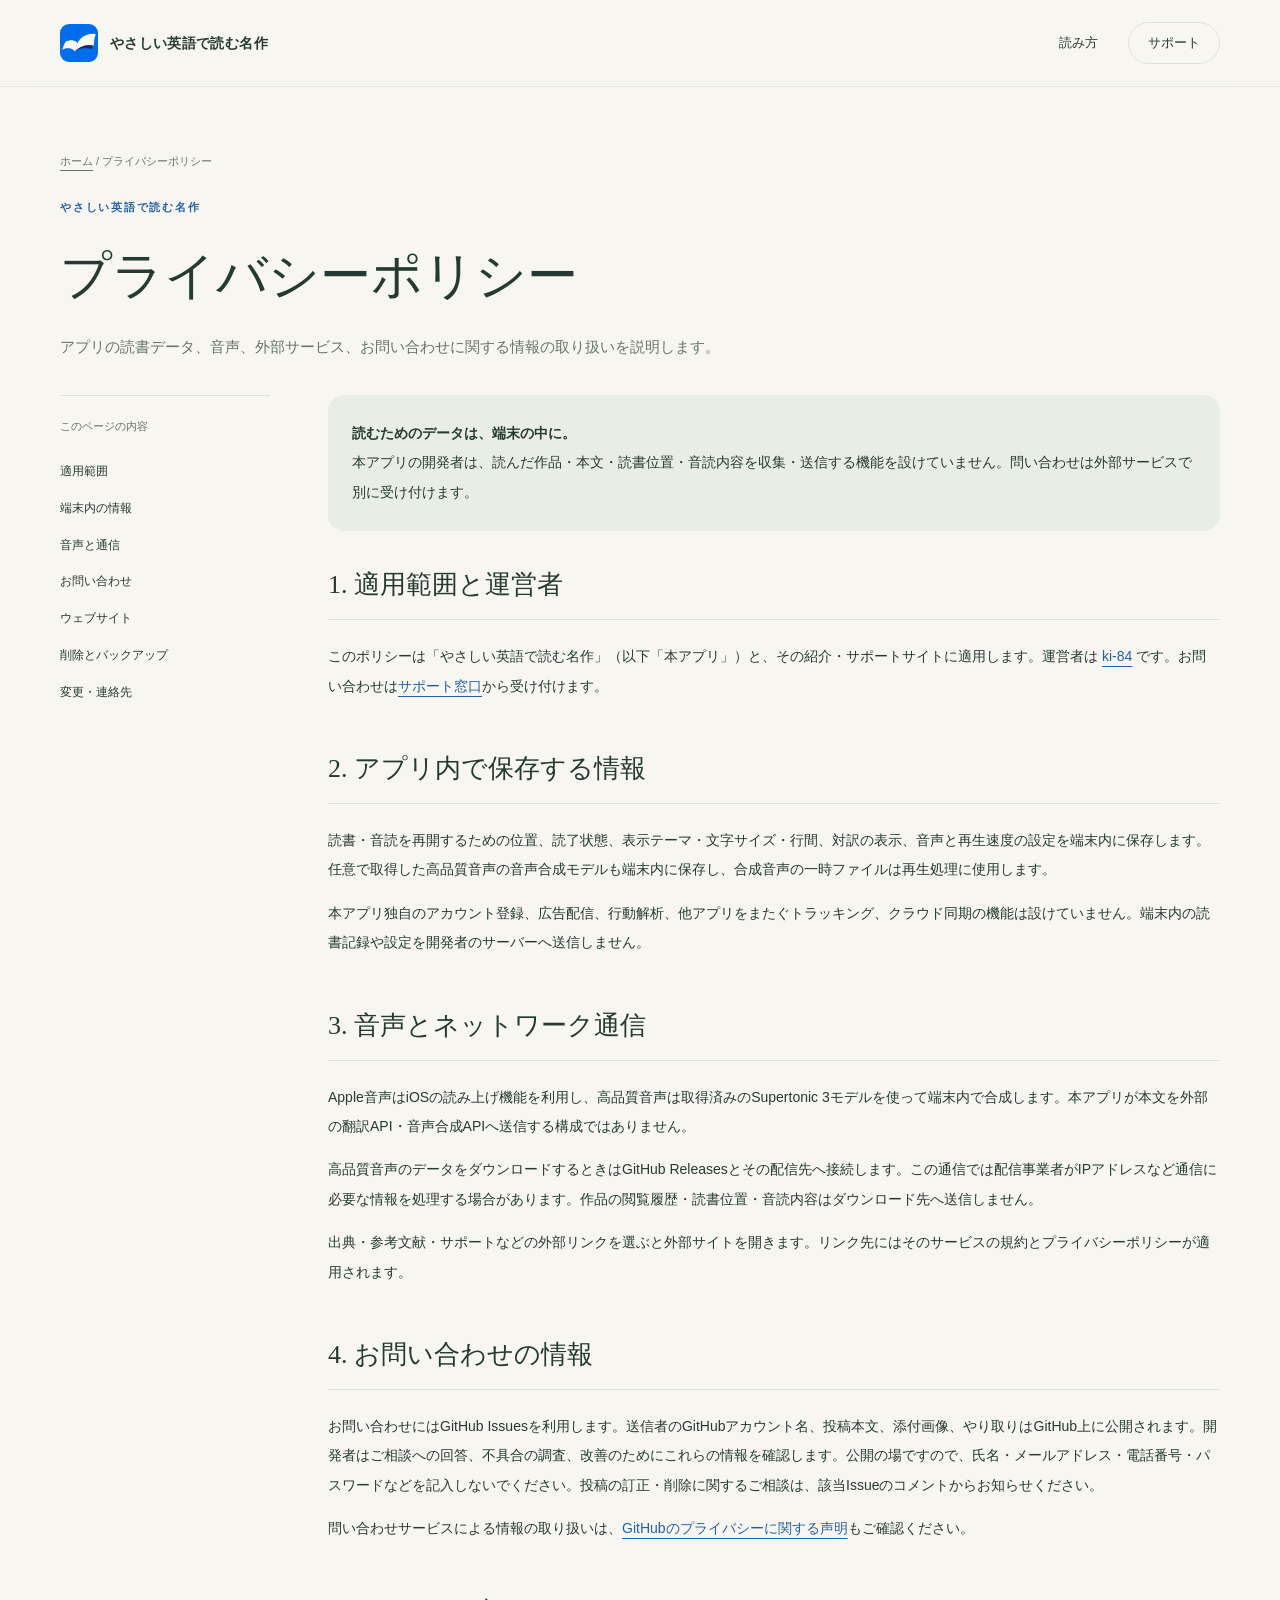
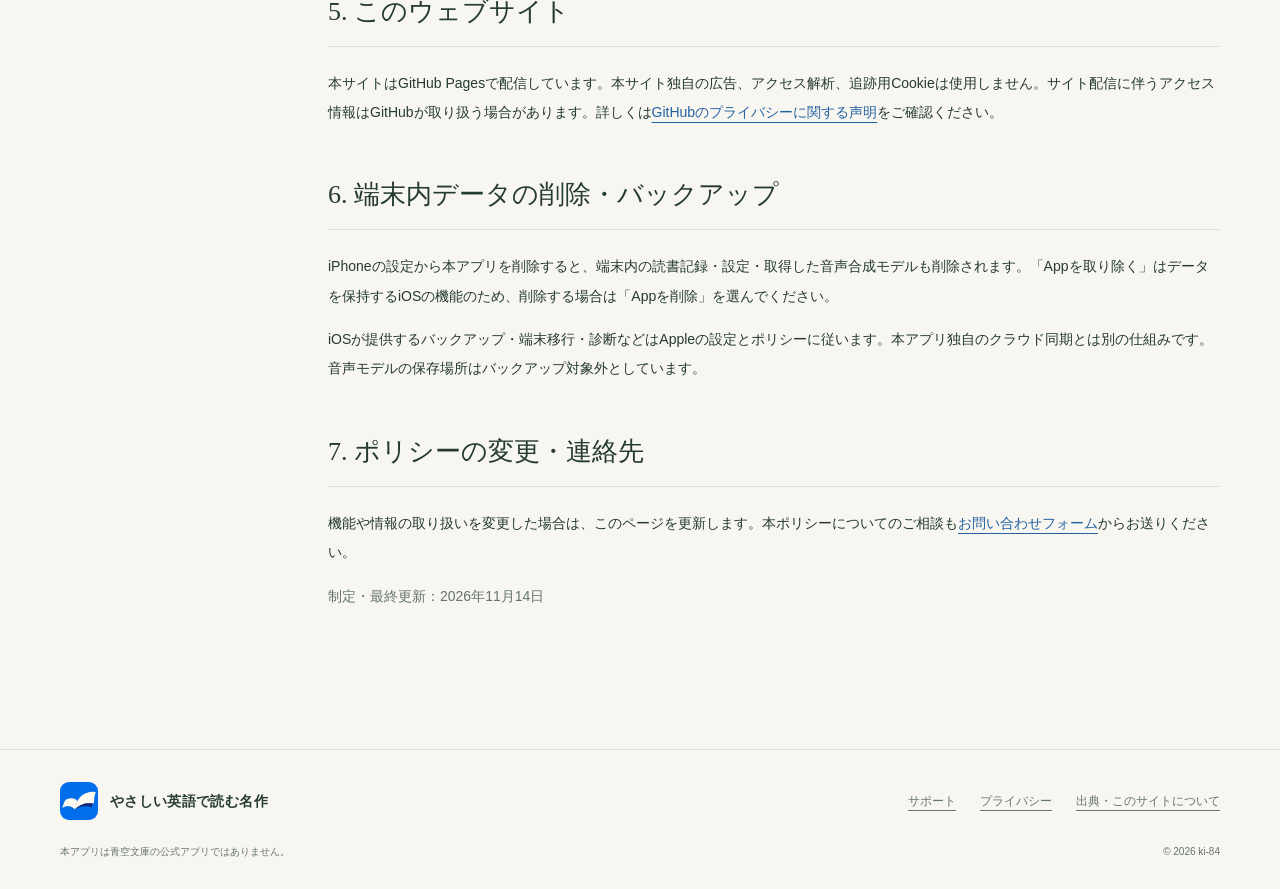
==== commit 68deb72f: "Show illustrated edition, all 13 covers and App Store links" ====
--- a/docs/privacy/index.html
+++ b/docs/privacy/index.html
@@ -18,7 +18,7 @@
   <meta name="theme-color" content="#f8f6f0">
   <link rel="icon" href="../assets/favicon.png" type="image/png">
   <link rel="apple-touch-icon" href="../assets/app-icon.png">
-  <link rel="stylesheet" href="../assets/site.css?v=0e48bb0e7a3b">
+  <link rel="stylesheet" href="../assets/site.css?v=2c94e3399f6d">
   <script src="../assets/site.js?v=09b9a022a76b" defer></script>
 </head>
 <body>
@@ -34,7 +34,7 @@
 <section id="contact-data"><h2>4. お問い合わせの情報</h2><p>お問い合わせにはGitHub Issuesを利用します。送信者のGitHubアカウント名、投稿本文、添付画像、やり取りはGitHub上に公開されます。開発者はご相談への回答、不具合の調査、改善のためにこれらの情報を確認します。公開の場ですので、氏名・メールアドレス・電話番号・パスワードなどを記入しないでください。投稿の訂正・削除に関するご相談は、該当Issueのコメントからお知らせください。</p><p>問い合わせサービスによる情報の取り扱いは、<a href="https://docs.github.com/ja/site-policy/privacy-policies/github-general-privacy-statement">GitHubのプライバシーに関する声明</a>もご確認ください。</p></section>
 <section id="website"><h2>5. このウェブサイト</h2><p>本サイトはGitHub Pagesで配信しています。本サイト独自の広告、アクセス解析、追跡用Cookieは使用しません。サイト配信に伴うアクセス情報はGitHubが取り扱う場合があります。詳しくは<a href="https://docs.github.com/ja/site-policy/privacy-policies/github-general-privacy-statement">GitHubのプライバシーに関する声明</a>をご確認ください。</p></section>
 <section id="delete"><h2>6. 端末内データの削除・バックアップ</h2><p>iPhoneの設定から本アプリを削除すると、端末内の読書記録・設定・取得した音声合成モデルも削除されます。「Appを取り除く」はデータを保持するiOSの機能のため、削除する場合は「Appを削除」を選んでください。</p><p>iOSが提供するバックアップ・端末移行・診断などはAppleの設定とポリシーに従います。本アプリ独自のクラウド同期とは別の仕組みです。音声モデルの保存場所はバックアップ対象外としています。</p></section>
-<section id="change"><h2>7. ポリシーの変更・連絡先</h2><p>機能や情報の取り扱いを変更した場合は、このページを更新します。本ポリシーについてのご相談も<a href="../support/#contact">お問い合わせフォーム</a>からお送りください。</p><p class="updated">制定・最終更新：2026年11月7日</p></section></div></div></main>
+<section id="change"><h2>7. ポリシーの変更・連絡先</h2><p>機能や情報の取り扱いを変更した場合は、このページを更新します。本ポリシーについてのご相談も<a href="../support/#contact">お問い合わせフォーム</a>からお送りください。</p><p class="updated">制定・最終更新：2026年11月14日</p></section></div></div></main>
 <footer class="site-footer"><div class="wrap">
   <div class="footer-top"><a class="brand" href="../"><img src="../assets/app-icon.png" width="32" height="32" alt=""><span>やさしい英語で読む名作</span></a>
   <nav class="footer-nav" aria-label="フッターナビゲーション"><a href="../support/">サポート</a><a href="../privacy/">プライバシー</a><a href="../sources/">出典・このサイトについて</a></nav></div>
--- a/docs/assets/site.css
+++ b/docs/assets/site.css
@@ -18,3 +18,20 @@
 @media(max-width:1000px){.hero{gap:38px}.hero h1{font-size:clamp(36px,5.3vw,56px)}.hero-visual{padding-inline:12px}.reading-grid{gap:35px}.book-grid{gap:28px 18px}.book-cover{padding:16px}.book-cover h3{font-size:15px}.book-cover .edition{font-size:6px}.page-layout{grid-template-columns:175px 1fr;gap:32px}.listen-panel{gap:35px}}
 @media(max-width:740px){.wrap{width:calc(100% - 40px)}.header-inner{min-height:72px;gap:10px}.brand{font-size:12px;gap:9px}.brand img{width:32px;border-radius:8px}.site-nav{gap:14px}.nav-reading{display:none}.site-nav .nav-contact{padding:6px 13px;font-size:11px}.hero{grid-template-columns:1fr;gap:44px;padding-block:48px 50px}.hero h1{font-size:clamp(32px,8.7vw,55px);margin-bottom:20px}.hero-lead{font-size:14px;max-width:500px}.hero .eyebrow{font-size:10px;margin-bottom:18px}.actions{gap:10px}.button{font-size:12px;padding:12px 21px}.hero-visual{padding:12px 0 24px}.hero-visual .phone{width:238px;transform:rotate(2deg)}.hero-visual:before{inset:9% 0 8%}.screen-note{right:6px;bottom:-5px;font-size:10px}.promise-strip{padding-block:21px;margin-bottom:65px}.promise-strip div{flex-direction:column;gap:8px;font-size:11px;text-align:center}.promise-strip svg{width:19px}.section{padding-bottom:65px}.section-heading{display:block;margin-bottom:28px}.section-heading h2{font-size:29px}.section-heading p{margin:14px 0 0;max-width:100%}.step-grid{grid-template-columns:1fr;gap:25px}.step{display:grid;grid-template-columns:48px 1fr;gap:12px;padding-top:22px}.step .number{margin:0}.step h3{font-size:17px;margin-bottom:9px}.step p{font-size:13px}.reading-section{padding-block:48px;margin-bottom:65px}.reading-grid{grid-template-columns:1fr;gap:30px}.reading-copy h2{font-size:30px}.reading-copy .fine{margin-top:20px}.quote-card{padding:26px 24px;border-radius:18px}.sample-english{font-size:28px}.book-grid{grid-template-columns:repeat(2,1fr);gap:28px 20px}.book-cover{padding:18px 19px 18px 24px}.book-cover h3{font-size:18px}.book-cover .edition{font-size:7px}.book-cover .ornament{width:38px;height:38px}.book-meta p{font-size:11px}.listen-panel{grid-template-columns:1fr;padding-block:32px;gap:25px}.listen-panel h2{font-size:29px}.audio-graphic{padding:30px 20px}.learning{grid-template-columns:1fr;gap:24px;padding-bottom:55px}.learning h2{font-size:29px}.learning .margin-note{padding:0 0 0 20px;font-size:23px}.last-cta{display:block;padding:28px 24px;margin-bottom:58px;border-radius:20px}.last-cta h2{font-size:25px}.last-cta .button{margin-top:22px}.footer-top{display:block}.footer-top .brand{margin-bottom:22px}.footer-nav{gap:16px}.footer-note{font-size:10px;gap:10px}.page-head{padding-block:38px 25px}.page-head h1{font-size:36px}.page-head .intro{font-size:14px}.page-layout{grid-template-columns:1fr;gap:25px;padding-bottom:50px}.toc{position:static;display:flex;gap:4px 18px;flex-wrap:wrap;padding:15px 0;border-bottom:1px solid var(--line)}.toc p{display:none}.toc a{padding:4px 0;font-size:11px}.prose h2{font-size:24px}.prose p,.prose li{font-size:14px}.contact-card{padding:23px}.support-topics{grid-template-columns:1fr}.support-topics a{padding:13px 16px}.source-list li{display:block}.source-list a{display:block;margin-top:5px}.source-list span{font-size:12px}.updated{font-size:11px}}
 @media(prefers-reduced-motion:reduce){html{scroll-behavior:auto}*,*:before,*:after{animation:none!important;transition:none!important}.button:hover{transform:none}}
+.edition-note{display:flex;align-items:center;gap:24px;border:1px solid var(--line);background:#eef1e8;border-radius:16px;padding:20px 26px;margin-bottom:34px}
+.edition-note strong{font-size:10px;letter-spacing:.13em;white-space:nowrap;color:var(--blue)}
+.edition-note p{font-size:12px;color:var(--muted);margin:0;line-height:1.9}
+.scene-grid{display:grid;grid-template-columns:repeat(3,1fr);gap:22px}
+.scene-grid figure{margin:0;min-width:0}
+.scene-grid img{width:100%;aspect-ratio:3/2;object-fit:cover;border-radius:5px;box-shadow:0 8px 24px #243a3312}
+.scene-grid figcaption{font-family:var(--serif);font-size:19px;margin-top:17px}
+.scene-grid figcaption span{display:block;font-family:var(--sans);font-size:10px;color:var(--muted);margin-bottom:5px}
+.art-details{display:grid;grid-template-columns:1.7fr 1fr;gap:50px;margin-top:30px}
+.art-details p{font-size:13px;line-height:2;color:var(--muted)}
+.book-cover{aspect-ratio:2/3;background:#243a33;isolation:isolate}
+.cover-art{position:absolute;inset:0;width:100%;height:100%;object-fit:cover;z-index:-2}
+.book-cover:before{inset:0;width:100%;border:0;background:linear-gradient(transparent 35%,#0003 60%,#000c 100%);z-index:-1}
+.book-cover .edition,.cover-title{position:relative;z-index:1;text-shadow:0 1px 6px #0008}
+.book-cover:after{inset:10px;border-color:#ffffff33}
+.book-cover h3{font-size:clamp(14px,1.5vw,18px);letter-spacing:.015em;line-height:1.6}
+@media(max-width:740px){.edition-note{display:block;padding:19px 20px;margin-bottom:30px}.edition-note strong{display:block;margin-bottom:8px}.scene-grid{grid-template-columns:1fr;gap:30px}.scene-grid figcaption{font-size:20px;margin-top:12px}.art-details{grid-template-columns:1fr;gap:12px;margin-top:24px}.book-cover h3{font-size:18px}.book-grid{gap:30px 20px}}
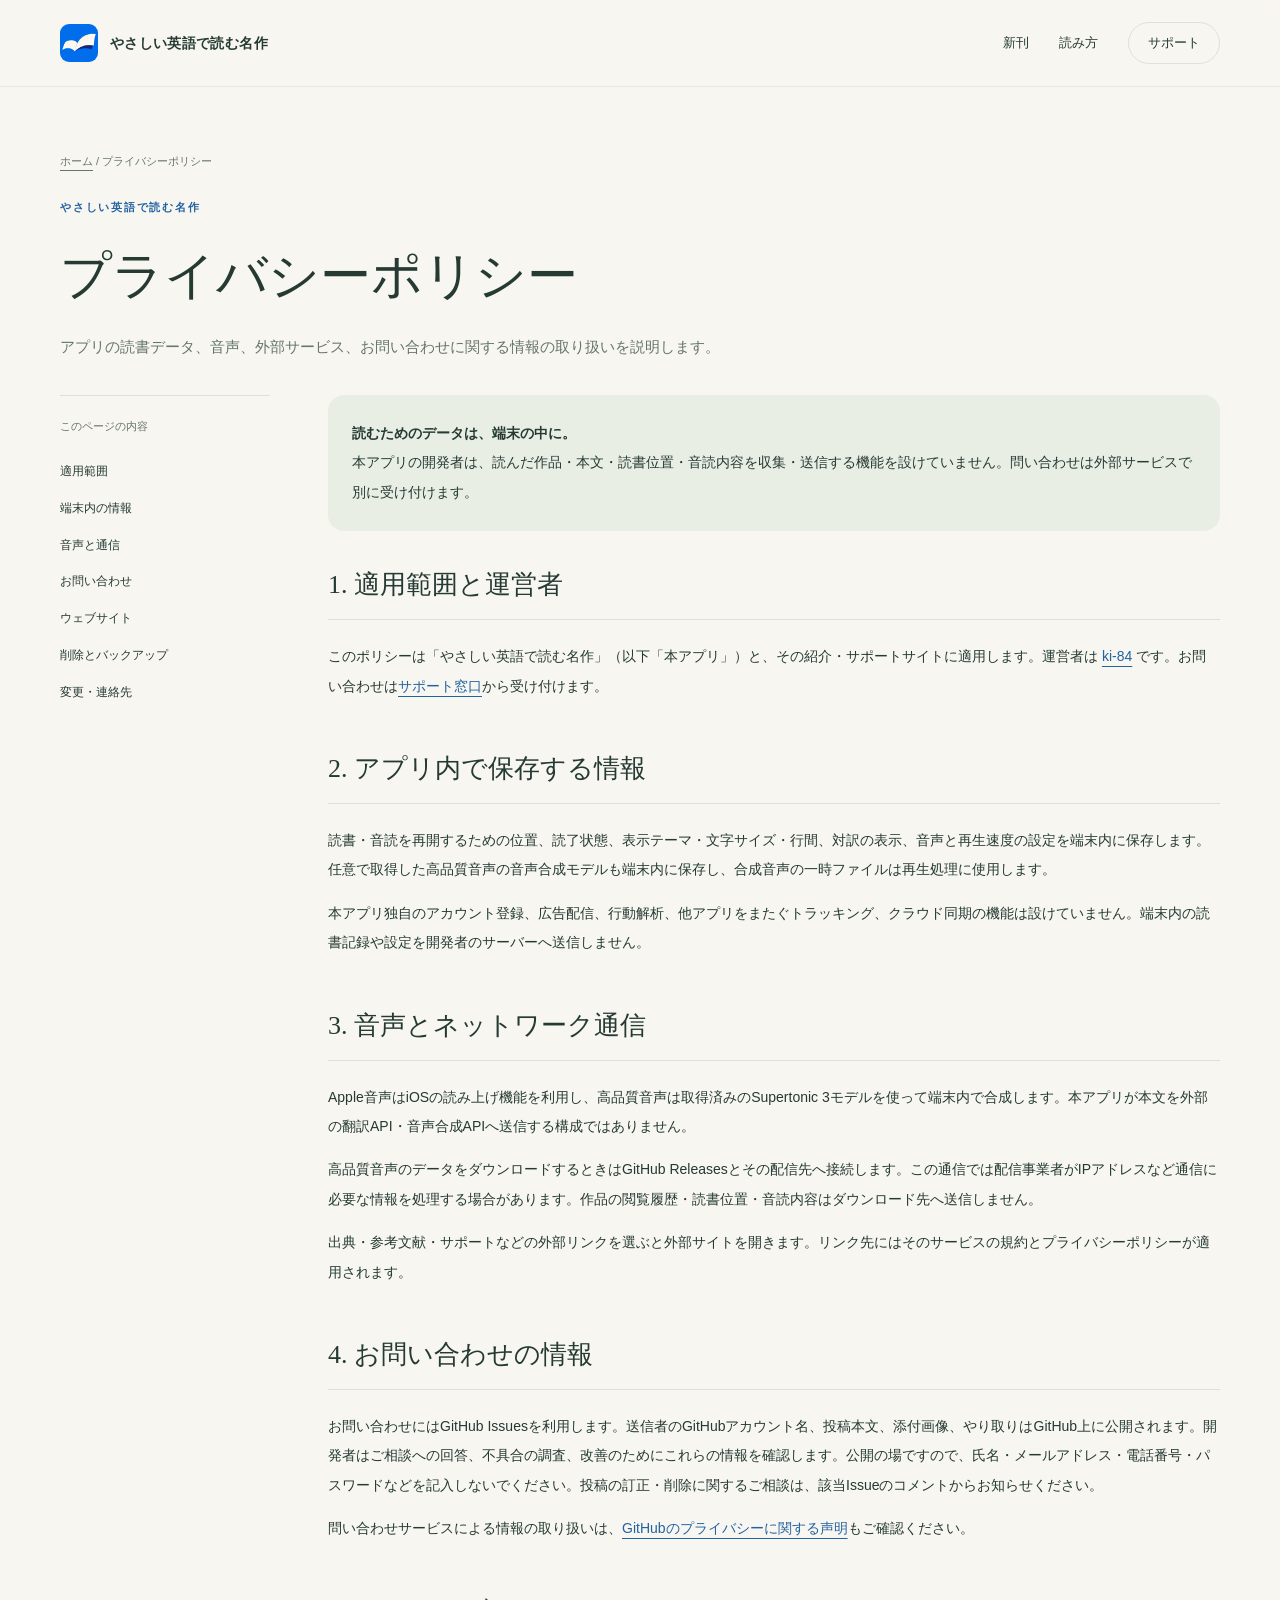
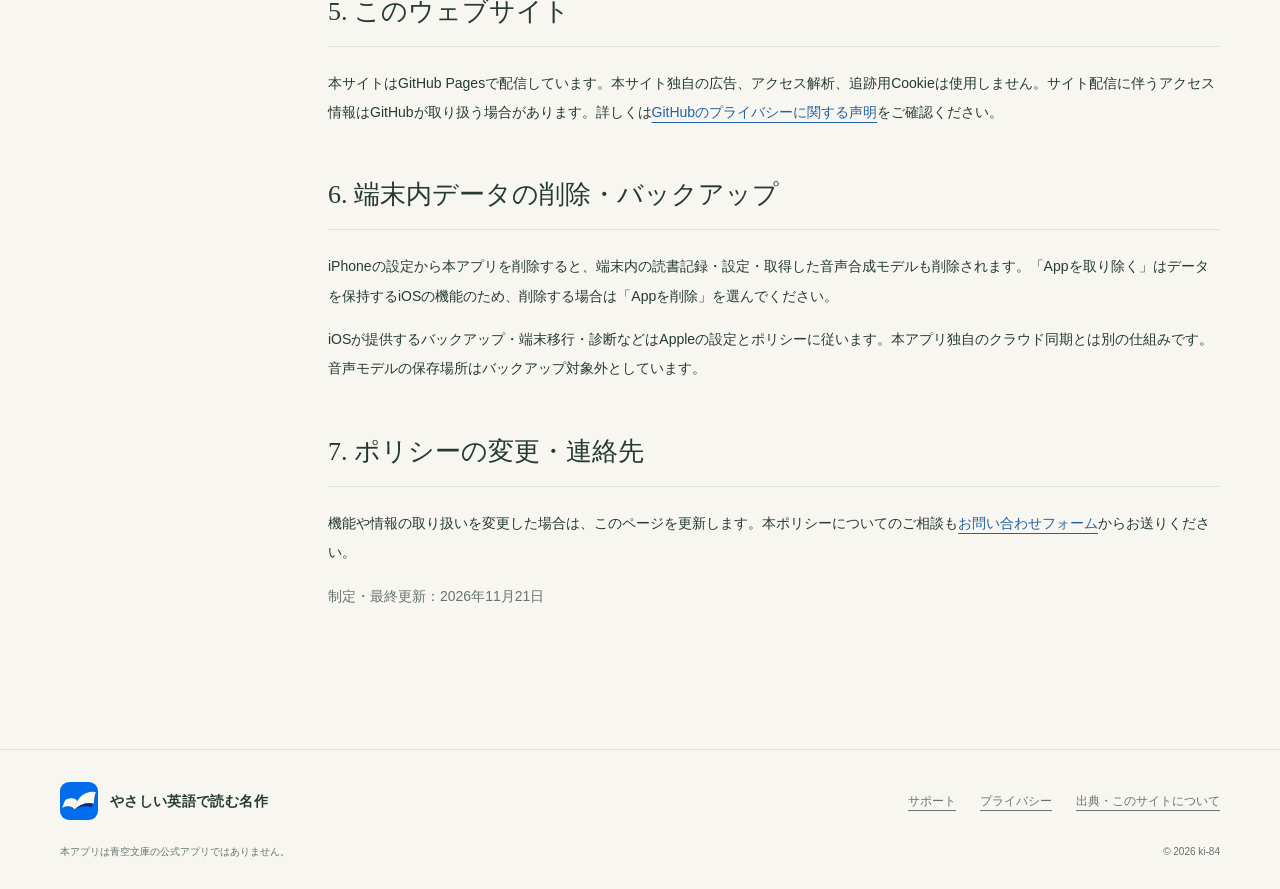
==== commit 00a90ffd: "Refresh the site for 27 illustrated classics" ====
--- a/docs/privacy/index.html
+++ b/docs/privacy/index.html
@@ -18,14 +18,14 @@
   <meta name="theme-color" content="#f8f6f0">
   <link rel="icon" href="../assets/favicon.png" type="image/png">
   <link rel="apple-touch-icon" href="../assets/app-icon.png">
-  <link rel="stylesheet" href="../assets/site.css?v=2c94e3399f6d">
+  <link rel="stylesheet" href="../assets/site.css?v=ecdba5f79fe8">
   <script src="../assets/site.js?v=09b9a022a76b" defer></script>
 </head>
 <body>
 <a class="skip" href="#main">本文へスキップ</a>
 <header class="site-header"><div class="wrap header-inner">
   <a class="brand" href="../" aria-label="やさしい英語で読む名作 ホーム"><img src="../assets/app-icon.png" width="38" height="38" alt=""><span>やさしい英語で読む名作</span></a>
-  <nav class="site-nav" aria-label="メインナビゲーション"><a class="nav-reading" href="../#reading">読み方</a><a class="nav-contact" href="../support/">サポート</a></nav>
+  <nav class="site-nav" aria-label="メインナビゲーション"><a href="../#new-books">新刊</a><a class="nav-reading" href="../#reading">読み方</a><a class="nav-contact" href="../support/">サポート</a></nav>
 </div></header>
 <main id="main"><div class="wrap page-head"><p class="breadcrumbs"><a href="../">ホーム</a> / プライバシーポリシー</p><p class="eyebrow">やさしい英語で読む名作</p><h1>プライバシーポリシー</h1><p class="intro">アプリの読書データ、音声、外部サービス、お問い合わせに関する情報の取り扱いを説明します。</p></div><div class="wrap page-layout"><aside class="toc" aria-label="ページ内の目次"><p>このページの内容</p><a href="#scope">適用範囲</a><a href="#device">端末内の情報</a><a href="#network">音声と通信</a><a href="#contact-data">お問い合わせ</a><a href="#website">ウェブサイト</a><a href="#delete">削除とバックアップ</a><a href="#change">変更・連絡先</a></aside><div class="prose"><div class="policy-summary"><p><strong>読むためのデータは、端末の中に。</strong><br>本アプリの開発者は、読んだ作品・本文・読書位置・音読内容を収集・送信する機能を設けていません。問い合わせは外部サービスで別に受け付けます。</p></div>
 <section id="scope"><h2>1. 適用範囲と運営者</h2><p>このポリシーは「やさしい英語で読む名作」（以下「本アプリ」）と、その紹介・サポートサイトに適用します。運営者は <a href="https://github.com/ki-84">ki-84</a> です。お問い合わせは<a href="../support/#contact">サポート窓口</a>から受け付けます。</p></section>
@@ -34,7 +34,7 @@
 <section id="contact-data"><h2>4. お問い合わせの情報</h2><p>お問い合わせにはGitHub Issuesを利用します。送信者のGitHubアカウント名、投稿本文、添付画像、やり取りはGitHub上に公開されます。開発者はご相談への回答、不具合の調査、改善のためにこれらの情報を確認します。公開の場ですので、氏名・メールアドレス・電話番号・パスワードなどを記入しないでください。投稿の訂正・削除に関するご相談は、該当Issueのコメントからお知らせください。</p><p>問い合わせサービスによる情報の取り扱いは、<a href="https://docs.github.com/ja/site-policy/privacy-policies/github-general-privacy-statement">GitHubのプライバシーに関する声明</a>もご確認ください。</p></section>
 <section id="website"><h2>5. このウェブサイト</h2><p>本サイトはGitHub Pagesで配信しています。本サイト独自の広告、アクセス解析、追跡用Cookieは使用しません。サイト配信に伴うアクセス情報はGitHubが取り扱う場合があります。詳しくは<a href="https://docs.github.com/ja/site-policy/privacy-policies/github-general-privacy-statement">GitHubのプライバシーに関する声明</a>をご確認ください。</p></section>
 <section id="delete"><h2>6. 端末内データの削除・バックアップ</h2><p>iPhoneの設定から本アプリを削除すると、端末内の読書記録・設定・取得した音声合成モデルも削除されます。「Appを取り除く」はデータを保持するiOSの機能のため、削除する場合は「Appを削除」を選んでください。</p><p>iOSが提供するバックアップ・端末移行・診断などはAppleの設定とポリシーに従います。本アプリ独自のクラウド同期とは別の仕組みです。音声モデルの保存場所はバックアップ対象外としています。</p></section>
-<section id="change"><h2>7. ポリシーの変更・連絡先</h2><p>機能や情報の取り扱いを変更した場合は、このページを更新します。本ポリシーについてのご相談も<a href="../support/#contact">お問い合わせフォーム</a>からお送りください。</p><p class="updated">制定・最終更新：2026年11月14日</p></section></div></div></main>
+<section id="change"><h2>7. ポリシーの変更・連絡先</h2><p>機能や情報の取り扱いを変更した場合は、このページを更新します。本ポリシーについてのご相談も<a href="../support/#contact">お問い合わせフォーム</a>からお送りください。</p><p class="updated">制定・最終更新：2026年11月21日</p></section></div></div></main>
 <footer class="site-footer"><div class="wrap">
   <div class="footer-top"><a class="brand" href="../"><img src="../assets/app-icon.png" width="32" height="32" alt=""><span>やさしい英語で読む名作</span></a>
   <nav class="footer-nav" aria-label="フッターナビゲーション"><a href="../support/">サポート</a><a href="../privacy/">プライバシー</a><a href="../sources/">出典・このサイトについて</a></nav></div>
--- a/docs/assets/site.css
+++ b/docs/assets/site.css
@@ -35,3 +35,65 @@
 .book-cover:after{inset:10px;border-color:#ffffff33}
 .book-cover h3{font-size:clamp(14px,1.5vw,18px);letter-spacing:.015em;line-height:1.6}
 @media(max-width:740px){.edition-note{display:block;padding:19px 20px;margin-bottom:30px}.edition-note strong{display:block;margin-bottom:8px}.scene-grid{grid-template-columns:1fr;gap:30px}.scene-grid figcaption{font-size:20px;margin-top:12px}.art-details{grid-template-columns:1fr;gap:12px;margin-top:24px}.book-cover h3{font-size:18px}.book-grid{gap:30px 20px}}
+
+.premiere-hero {
+  overflow: hidden;
+  color: #fff9ec;
+  background: radial-gradient(ellipse at 79% 48%, #3e5c4e 0, #263f36 42%, #172f28 80%);
+}
+.premiere-hero .hero { gap: 42px; padding-block: 76px 94px; }
+.premiere-hero .eyebrow { font-size: 14px; letter-spacing: .1em; color: #bedad1; }
+.premiere-hero h1 { font-size: clamp(36px, 4.4vw, 62px); line-height: 1.42; }
+.premiere-hero h1 span { white-space: normal; }
+.premiere-hero .hero-lead { color: #e3ebe0; font-size: 16px; line-height: 2; }
+.premiere-hero .button { font-size: 14px; font-weight: 600; }
+.premiere-hero .button.blue { background: #fbf4de; color: #213d33; }
+.premiere-hero .button.blue:hover { background: #fffdf4; }
+.premiere-hero .button.secondary { color: #fdf6e4; border-color: #8da99b; }
+.premiere-hero .button.secondary:hover { background: #355446; }
+.premiere-hero .availability, .premiere-hero .screen-note { color: #d1dfd3; font-size: 13px; }
+.premiere-hero .hero-visual {
+  min-width: 0;
+  margin: 0;
+  padding: 0 8% 0 0;
+  justify-content: flex-end;
+  align-items: center;
+}
+.premiere-hero .hero-visual::before { display: none; }
+.hero-landscape {
+  position: absolute;
+  left: 0;
+  top: 19%;
+  width: 89%;
+  aspect-ratio: 3 / 2;
+  object-fit: cover;
+  object-position: 35% center;
+  border: 1px solid #d8dfc979;
+  border-radius: 16px;
+  box-shadow: 0 20px 44px #10241faa;
+}
+.premiere-hero .phone {
+  width: min(60%, 270px);
+  border-color: #242b25;
+  transform: rotate(5deg);
+  box-shadow: 0 26px 35px #10241f8c, 0 1px 1px #faf2cc9c;
+}
+.premiere-hero .screen-note { right: 12px; bottom: -39px; }
+.promise-strip div { font-size: 14px; }
+.premieres .eyebrow { font-size: 14px; letter-spacing: .08em; }
+.premieres .section-heading > p,
+.art-section .section-heading > p,
+.art-details > p { font-size: 16px; }
+.book-cover { justify-content: flex-end; }
+.book-meta .book-intro { font-family: var(--sans); font-size: 15px; line-height: 1.65; margin-block: 10px; }
+.scene-grid figcaption span { font-size: 13px; }
+@media (max-width: 740px) {
+  .premiere-hero .hero { padding-block: 42px 58px; gap: 24px; }
+  .premiere-hero h1 { margin-bottom: 19px; }
+  .premiere-hero .hero-visual { width: min(100%, 400px); padding-right: 8%; margin-inline: auto; }
+  .premiere-hero .phone { width: min(53%, 205px); }
+  .premiere-hero .screen-note { bottom: -32px; }
+  .promise-strip div { font-size: 12px; }
+  .section-heading { align-items: flex-start; }
+  .premieres .book-meta .book-intro { font-size: 14px; }
+}
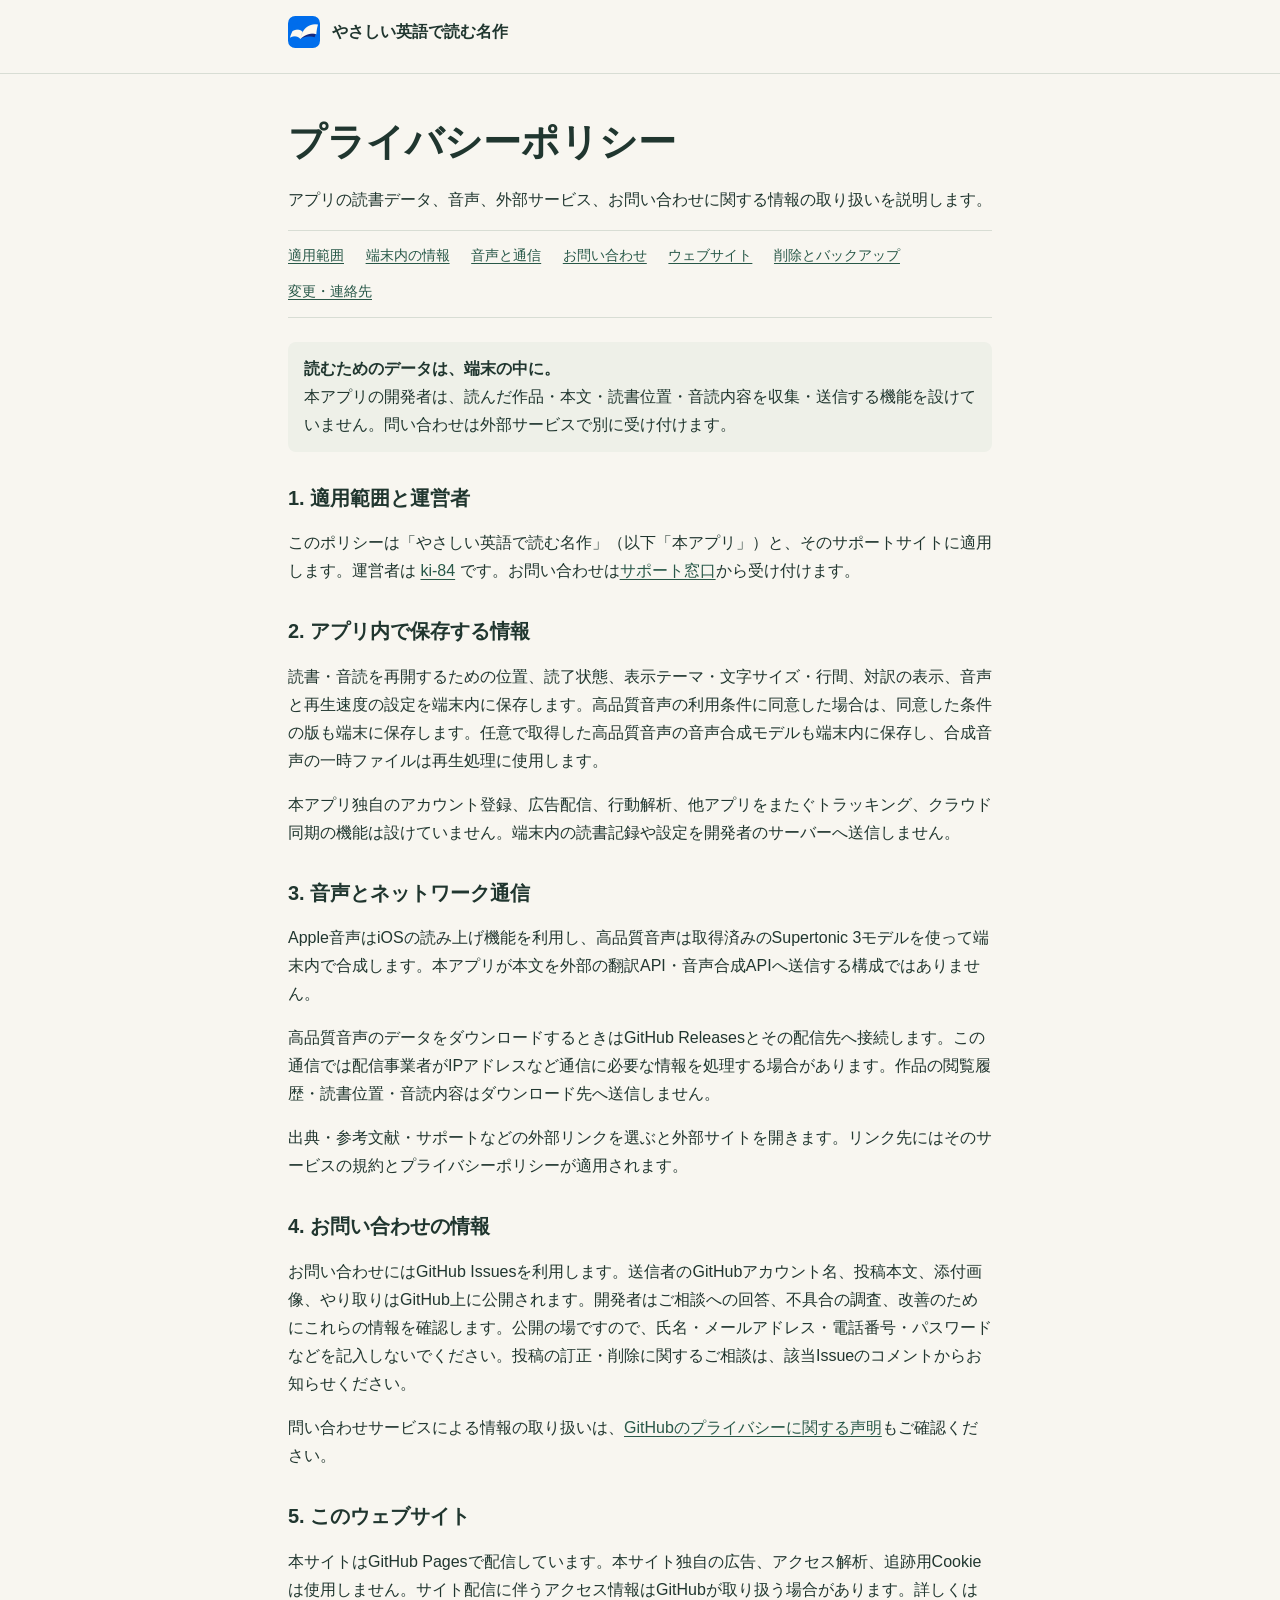
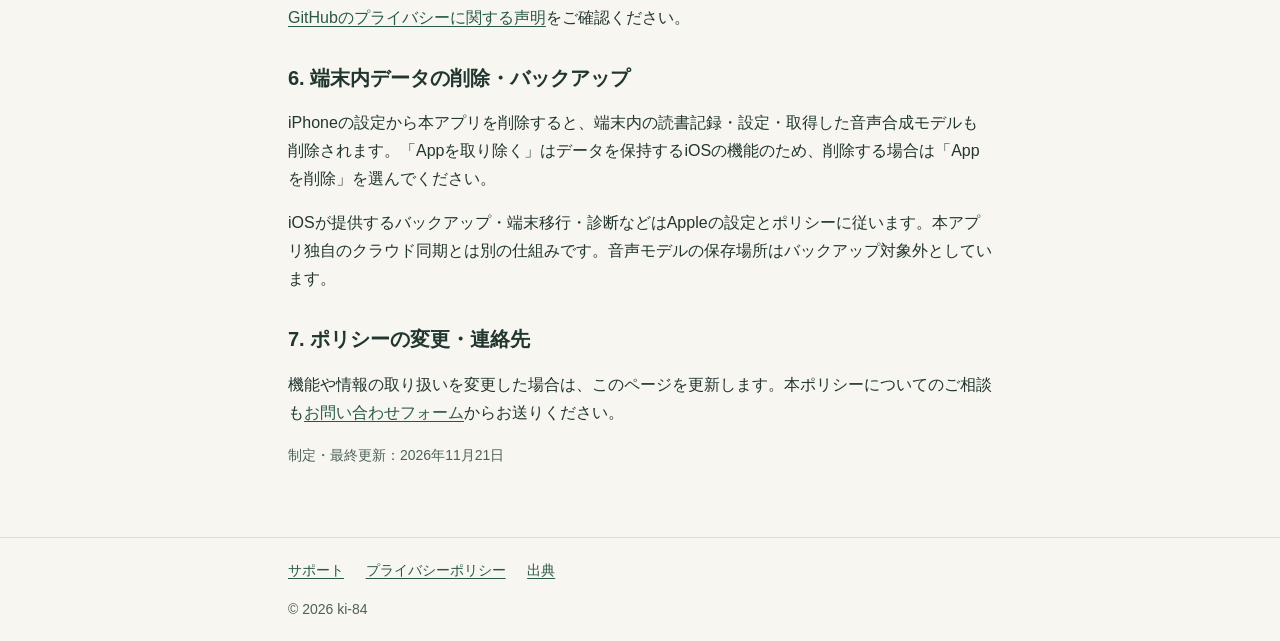
==== commit 9601ae60: "Limit public site to support and app information" ====
--- a/docs/privacy/index.html
+++ b/docs/privacy/index.html
@@ -18,26 +18,32 @@
   <meta name="theme-color" content="#f8f6f0">
   <link rel="icon" href="../assets/favicon.png" type="image/png">
   <link rel="apple-touch-icon" href="../assets/app-icon.png">
-  <link rel="stylesheet" href="../assets/site.css?v=ecdba5f79fe8">
-  <script src="../assets/site.js?v=09b9a022a76b" defer></script>
+  <link rel="stylesheet" href="../assets/site.css?v=5723193712df">
 </head>
 <body>
 <a class="skip" href="#main">本文へスキップ</a>
-<header class="site-header"><div class="wrap header-inner">
-  <a class="brand" href="../" aria-label="やさしい英語で読む名作 ホーム"><img src="../assets/app-icon.png" width="38" height="38" alt=""><span>やさしい英語で読む名作</span></a>
-  <nav class="site-nav" aria-label="メインナビゲーション"><a href="../#new-books">新刊</a><a class="nav-reading" href="../#reading">読み方</a><a class="nav-contact" href="../support/">サポート</a></nav>
+<header class="site-header"><div class="wrap">
+  <a class="brand" href="../"><img src="../assets/app-icon.png" width="32" height="32" alt="">やさしい英語で読む名作</a>
 </div></header>
-<main id="main"><div class="wrap page-head"><p class="breadcrumbs"><a href="../">ホーム</a> / プライバシーポリシー</p><p class="eyebrow">やさしい英語で読む名作</p><h1>プライバシーポリシー</h1><p class="intro">アプリの読書データ、音声、外部サービス、お問い合わせに関する情報の取り扱いを説明します。</p></div><div class="wrap page-layout"><aside class="toc" aria-label="ページ内の目次"><p>このページの内容</p><a href="#scope">適用範囲</a><a href="#device">端末内の情報</a><a href="#network">音声と通信</a><a href="#contact-data">お問い合わせ</a><a href="#website">ウェブサイト</a><a href="#delete">削除とバックアップ</a><a href="#change">変更・連絡先</a></aside><div class="prose"><div class="policy-summary"><p><strong>読むためのデータは、端末の中に。</strong><br>本アプリの開発者は、読んだ作品・本文・読書位置・音読内容を収集・送信する機能を設けていません。問い合わせは外部サービスで別に受け付けます。</p></div>
-<section id="scope"><h2>1. 適用範囲と運営者</h2><p>このポリシーは「やさしい英語で読む名作」（以下「本アプリ」）と、その紹介・サポートサイトに適用します。運営者は <a href="https://github.com/ki-84">ki-84</a> です。お問い合わせは<a href="../support/#contact">サポート窓口</a>から受け付けます。</p></section>
-<section id="device"><h2>2. アプリ内で保存する情報</h2><p>読書・音読を再開するための位置、読了状態、表示テーマ・文字サイズ・行間、対訳の表示、音声と再生速度の設定を端末内に保存します。任意で取得した高品質音声の音声合成モデルも端末内に保存し、合成音声の一時ファイルは再生処理に使用します。</p><p>本アプリ独自のアカウント登録、広告配信、行動解析、他アプリをまたぐトラッキング、クラウド同期の機能は設けていません。端末内の読書記録や設定を開発者のサーバーへ送信しません。</p></section>
+<main id="main" class="wrap document">
+  <h1>プライバシーポリシー</h1>
+  <p>アプリの読書データ、音声、外部サービス、お問い合わせに関する情報の取り扱いを説明します。</p>
+  <nav class="toc" aria-label="ページ内の目次"><a href="#scope">適用範囲</a><a href="#device">端末内の情報</a><a href="#network">音声と通信</a><a href="#contact-data">お問い合わせ</a><a href="#website">ウェブサイト</a><a href="#delete">削除とバックアップ</a><a href="#change">変更・連絡先</a></nav>
+  <div class="policy-summary"><p><strong>読むためのデータは、端末の中に。</strong><br>本アプリの開発者は、読んだ作品・本文・読書位置・音読内容を収集・送信する機能を設けていません。問い合わせは外部サービスで別に受け付けます。</p></div>
+<section id="scope"><h2>1. 適用範囲と運営者</h2><p>このポリシーは「やさしい英語で読む名作」（以下「本アプリ」）と、そのサポートサイトに適用します。運営者は <a href="https://github.com/ki-84">ki-84</a> です。お問い合わせは<a href="../support/#contact">サポート窓口</a>から受け付けます。</p></section>
+<section id="device"><h2>2. アプリ内で保存する情報</h2><p>読書・音読を再開するための位置、読了状態、表示テーマ・文字サイズ・行間、対訳の表示、音声と再生速度の設定を端末内に保存します。高品質音声の利用条件に同意した場合は、同意した条件の版も端末に保存します。任意で取得した高品質音声の音声合成モデルも端末内に保存し、合成音声の一時ファイルは再生処理に使用します。</p><p>本アプリ独自のアカウント登録、広告配信、行動解析、他アプリをまたぐトラッキング、クラウド同期の機能は設けていません。端末内の読書記録や設定を開発者のサーバーへ送信しません。</p></section>
 <section id="network"><h2>3. 音声とネットワーク通信</h2><p>Apple音声はiOSの読み上げ機能を利用し、高品質音声は取得済みのSupertonic 3モデルを使って端末内で合成します。本アプリが本文を外部の翻訳API・音声合成APIへ送信する構成ではありません。</p><p>高品質音声のデータをダウンロードするときはGitHub Releasesとその配信先へ接続します。この通信では配信事業者がIPアドレスなど通信に必要な情報を処理する場合があります。作品の閲覧履歴・読書位置・音読内容はダウンロード先へ送信しません。</p><p>出典・参考文献・サポートなどの外部リンクを選ぶと外部サイトを開きます。リンク先にはそのサービスの規約とプライバシーポリシーが適用されます。</p></section>
 <section id="contact-data"><h2>4. お問い合わせの情報</h2><p>お問い合わせにはGitHub Issuesを利用します。送信者のGitHubアカウント名、投稿本文、添付画像、やり取りはGitHub上に公開されます。開発者はご相談への回答、不具合の調査、改善のためにこれらの情報を確認します。公開の場ですので、氏名・メールアドレス・電話番号・パスワードなどを記入しないでください。投稿の訂正・削除に関するご相談は、該当Issueのコメントからお知らせください。</p><p>問い合わせサービスによる情報の取り扱いは、<a href="https://docs.github.com/ja/site-policy/privacy-policies/github-general-privacy-statement">GitHubのプライバシーに関する声明</a>もご確認ください。</p></section>
 <section id="website"><h2>5. このウェブサイト</h2><p>本サイトはGitHub Pagesで配信しています。本サイト独自の広告、アクセス解析、追跡用Cookieは使用しません。サイト配信に伴うアクセス情報はGitHubが取り扱う場合があります。詳しくは<a href="https://docs.github.com/ja/site-policy/privacy-policies/github-general-privacy-statement">GitHubのプライバシーに関する声明</a>をご確認ください。</p></section>
 <section id="delete"><h2>6. 端末内データの削除・バックアップ</h2><p>iPhoneの設定から本アプリを削除すると、端末内の読書記録・設定・取得した音声合成モデルも削除されます。「Appを取り除く」はデータを保持するiOSの機能のため、削除する場合は「Appを削除」を選んでください。</p><p>iOSが提供するバックアップ・端末移行・診断などはAppleの設定とポリシーに従います。本アプリ独自のクラウド同期とは別の仕組みです。音声モデルの保存場所はバックアップ対象外としています。</p></section>
-<section id="change"><h2>7. ポリシーの変更・連絡先</h2><p>機能や情報の取り扱いを変更した場合は、このページを更新します。本ポリシーについてのご相談も<a href="../support/#contact">お問い合わせフォーム</a>からお送りください。</p><p class="updated">制定・最終更新：2026年11月21日</p></section></div></div></main>
+<section id="change"><h2>7. ポリシーの変更・連絡先</h2><p>機能や情報の取り扱いを変更した場合は、このページを更新します。本ポリシーについてのご相談も<a href="../support/#contact">お問い合わせフォーム</a>からお送りください。</p><p class="updated">制定・最終更新：2026年11月21日</p></section>
+</main>
 <footer class="site-footer"><div class="wrap">
-  <div class="footer-top"><a class="brand" href="../"><img src="../assets/app-icon.png" width="32" height="32" alt=""><span>やさしい英語で読む名作</span></a>
-  <nav class="footer-nav" aria-label="フッターナビゲーション"><a href="../support/">サポート</a><a href="../privacy/">プライバシー</a><a href="../sources/">出典・このサイトについて</a></nav></div>
-  <div class="footer-note"><p>本アプリは青空文庫の公式アプリではありません。</p><p>© 2026 ki-84</p></div>
+  <nav aria-label="関連情報">
+    <a href="../support/">サポート</a>
+    <a href="../privacy/">プライバシーポリシー</a>
+    <a href="../sources/">出典</a>
+  </nav>
+  <p>© 2026 ki-84</p>
 </div></footer>
 </body></html>
--- a/docs/assets/site.css
+++ b/docs/assets/site.css
@@ -1,99 +1,118 @@
-@charset "UTF-8";
-.hero-audience{font-size:12px;color:var(--muted);margin:-12px 0 26px}
-.retelling-lead{max-width:840px;font-size:15px;color:var(--muted);line-height:2.1;margin-bottom:34px}
-.retelling-example{display:grid;grid-template-columns:1fr 1.25fr;border-block:1px solid var(--line)}
-.original-example{padding:30px 34px 30px 0}
-.english-example{padding:30px 0 30px 38px;border-left:1px solid var(--line)}
-.example-label{font-size:12px;letter-spacing:.06em;font-weight:600;color:var(--blue);margin-bottom:22px}
-.original-example blockquote{margin:0;font-family:var(--serif);font-size:16px;line-height:2.3}
-.example-source{font-size:11px!important;color:var(--muted);line-height:1.9;margin:24px 0 0}
-.example-source a{color:var(--muted)}
-.english-example ol{list-style:none;padding:0;margin:0;counter-reset:sentences}
-.english-example li{position:relative;counter-increment:sentences;font-family:Georgia,"Times New Roman",serif;font-size:19px;line-height:1.7;margin-bottom:10px;padding-left:26px}
-.english-example li:before{content:counter(sentences,decimal-leading-zero);position:absolute;left:0;top:5px;font-family:var(--sans);font-size:9px;color:var(--muted)}
-@media(max-width:740px){.retelling-example{grid-template-columns:1fr}.original-example{padding:25px 0}.english-example{border-left:0;border-top:1px solid var(--line);padding:25px 0}.original-example blockquote{font-size:15px}.english-example li{font-size:18px}.retelling-lead{font-size:14px}}
-:root{--paper:#f8f6f0;--surface:#fffef9;--ink:#243a33;--muted:#65756d;--blue:#2362a2;--line:#dce1d9;--pale:#e9eee5;--serif:"Hiragino Mincho ProN","Yu Mincho","Noto Serif JP",serif;--sans:-apple-system,BlinkMacSystemFont,"Hiragino Kaku Gothic ProN","Yu Gothic",sans-serif;--width:1160px}
-*{box-sizing:border-box}html{scroll-behavior:smooth;scroll-padding-top:100px}body{margin:0;background:var(--paper);color:var(--ink);font-family:var(--sans);font-size:16px;line-height:1.9;-webkit-font-smoothing:antialiased}a{color:var(--blue);text-underline-offset:5px}a:hover{text-decoration-thickness:2px}button,a{-webkit-tap-highlight-color:transparent}button{font:inherit}button:not(:disabled){cursor:pointer}a:focus-visible,button:focus-visible,summary:focus-visible{outline:3px solid #397abf;outline-offset:5px}img{max-width:100%;height:auto;display:block}svg{width:20px;height:20px;flex-shrink:0;stroke:currentColor;fill:none;stroke-width:1.6;stroke-linecap:round;stroke-linejoin:round}h1,h2,h3,p,ul,ol,figure{margin-top:0}h1,h2,h3{line-height:1.5}h1,h2{font-family:var(--serif);font-weight:500}p:last-child{margin-bottom:0}.wrap{width:min(var(--width),calc(100% - 64px));margin:auto}.skip{position:absolute;top:-100px;left:16px;z-index:10;background:white;padding:12px}.skip:focus{top:8px}.site-header{position:sticky;top:0;z-index:5;background:rgba(248,246,240,.94);backdrop-filter:blur(18px);border-bottom:1px solid rgba(220,225,217,.7)}.header-inner{display:flex;align-items:center;justify-content:space-between;min-height:86px;gap:24px}.brand{display:flex;align-items:center;gap:12px;color:var(--ink);text-decoration:none;line-height:1.5;font-size:14px;font-weight:600;letter-spacing:.025em}.brand img{width:38px;border-radius:9px}.site-nav{display:flex;gap:30px;align-items:center}.site-nav a{color:var(--ink);font-size:13px;text-decoration:none}.site-nav a[aria-current=page]{color:var(--blue)}.site-nav .nav-contact{border:1px solid var(--line);border-radius:99px;padding:8px 19px}.eyebrow{font-size:11px;letter-spacing:.16em;font-weight:600;color:var(--blue);margin-bottom:20px}.hero{display:grid;grid-template-columns:1.12fr .88fr;align-items:center;gap:76px;padding-block:76px 84px}.hero h1{font-size:clamp(36px,4.8vw,68px);line-height:1.42;letter-spacing:.025em;margin-bottom:25px}.hero h1 span{display:block;white-space:nowrap}.hero h1 em{font-style:normal;color:var(--blue)}.hero-lead{max-width:450px;color:var(--muted);font-size:15px;line-height:2.2;margin-bottom:30px}.actions{display:flex;gap:14px;align-items:center;flex-wrap:wrap}.button{display:inline-flex;align-items:center;justify-content:center;gap:12px;border:1px solid transparent;border-radius:99px;padding:13px 23px;text-decoration:none;background:var(--ink);color:white;font-size:13px;font-weight:500;line-height:1.8;transition:transform .18s,background .18s;min-height:50px}.button:hover{background:#36564a;transform:translateY(-2px)}.button.secondary{background:transparent;border-color:var(--line);color:var(--ink)}.button.secondary:hover{background:var(--pale)}.button.blue{background:var(--blue)}.button.blue:hover{background:#154e87}.availability{font-size:11px;color:var(--muted);margin-top:22px}.hero-visual{position:relative;padding:12px 30px 10px;display:flex;justify-content:center}.hero-visual:before{content:"";position:absolute;inset:14% -8% 11%;border-radius:50%;background:radial-gradient(ellipse,#e2eafa,rgba(234,239,230,.7) 55%,transparent 72%)}.phone{position:relative;width:264px;max-width:100%;border:8px solid #242826;border-radius:43px;background:#242826;box-shadow:0 30px 58px -22px #23362b40,0 4px 15px #24372c20;overflow:hidden;transform:rotate(3deg)}.phone img{width:100%;border-radius:34px}.phone:after{content:"";position:absolute;top:9px;left:50%;transform:translateX(-50%);width:28%;height:18px;background:#101511;border-radius:20px}.screen-note{position:absolute;bottom:-26px;right:12px;font-size:11px;color:var(--muted);letter-spacing:.05em}.promise-strip{display:grid;grid-template-columns:repeat(3,1fr);border-top:1px solid var(--line);border-bottom:1px solid var(--line);padding-block:24px;margin-bottom:98px}.promise-strip div{display:flex;align-items:center;justify-content:center;gap:12px;font-size:13px}.promise-strip div+div{border-left:1px solid var(--line)}.promise-strip svg{color:var(--blue)}.section{padding-block:0 104px}.section-heading{display:flex;justify-content:space-between;gap:32px;align-items:flex-end;margin-bottom:36px}.section-heading h2{font-size:clamp(28px,3vw,39px);margin-bottom:0;letter-spacing:.04em}.section-heading p{max-width:360px;color:var(--muted);font-size:13px;margin-bottom:4px}.step-grid{display:grid;grid-template-columns:repeat(3,1fr);gap:38px}.step{border-top:1px solid var(--line);padding-top:22px}.step .number{font-family:var(--serif);font-size:25px;color:var(--blue);margin-bottom:20px}.step h3{font-size:17px;font-weight:500;margin-bottom:14px}.step p{font-size:13px;color:var(--muted);line-height:2}.reading-section{background:#203b32;color:#f9f7ef;padding-block:80px;margin-bottom:104px;position:relative;overflow:hidden}.reading-grid{display:grid;grid-template-columns:.9fr 1.1fr;gap:70px;align-items:center}.reading-copy .eyebrow{color:#b9cfdf}.reading-copy h2{font-size:clamp(28px,3vw,40px);margin-bottom:22px}.reading-copy>p{color:#d5dfd6;font-size:14px;line-height:2.1}.reading-copy .fine{color:#b8c9bd;font-size:11px;margin-top:28px}.quote-card{background:var(--surface);color:var(--ink);padding:36px;border-radius:22px;box-shadow:0 20px 40px #0e211640}.quote-card .quote-label{font-size:10px;letter-spacing:.14em;color:var(--muted);margin-bottom:22px}.sample-english{font-family:Georgia,"Times New Roman",serif;font-size:clamp(24px,3vw,33px);line-height:1.6;margin-bottom:26px}.translation-toggle{background:var(--pale);border:0;color:var(--ink);font-size:12px;border-radius:99px;padding:10px 17px;display:flex;align-items:center;gap:10px;min-height:44px}.translation-toggle svg{width:16px}.translation{background:#eff2e9;border-left:2px solid #9cb5a7;padding:18px 20px;margin-top:24px;animation:appear .18s ease-out}.translation p{font-size:15px}.translation small{display:block;color:var(--muted);font-size:10px;margin-top:8px}.quote-credit{font-style:normal;display:block;font-size:10px;color:var(--muted);margin-top:26px}.book-grid{display:grid;grid-template-columns:repeat(5,1fr);gap:34px 28px;list-style:none;padding:0;margin:0}.book-cover{position:relative;aspect-ratio:3/4;background:var(--cover);color:white;box-shadow:7px 9px 16px -10px #1b322c50;border-radius:2px 6px 6px 2px;padding:17px 17px 17px 21px;display:flex;flex-direction:column;justify-content:space-between;overflow:hidden;transition:transform .2s}.book-cover:before{content:"";position:absolute;inset:0 auto 0 0;width:7px;background:#0002;border-right:1px solid #ffffff21}.book-cover:after{content:"";position:absolute;inset:11px;border:1px solid #ffffff40;pointer-events:none}.book-cover .edition{font-size:7px;letter-spacing:.15em;opacity:.75}.book-cover .ornament{width:42px;height:42px;border:1px solid #ffffff60;border-radius:50%;align-self:center;display:grid;place-items:center;opacity:.7;font-family:var(--serif);font-size:16px}.book-cover h3{font-family:var(--serif);font-size:17px;font-weight:500;letter-spacing:.04em;margin:0 0 7px}.book-cover p{font-family:var(--serif);font-size:10px;opacity:.8;margin:0}.book-meta{margin-top:14px}.book-meta p{font-size:11px;color:var(--muted);line-height:1.6;margin-bottom:5px}.book-meta a{font-size:10px;color:var(--muted)}.book-note{font-size:12px;color:var(--muted);margin-top:32px}.listen-panel{display:grid;grid-template-columns:1fr 1fr;gap:56px;border-block:1px solid var(--line);padding-block:46px;align-items:center}.listen-panel h2{font-size:32px;margin-bottom:18px}.listen-panel p{font-size:14px;color:var(--muted)}.audio-graphic{position:relative;padding:40px 30px;background:#eaf0f4;border-radius:22px;text-align:center}.waveform{height:75px;display:flex;gap:6px;align-items:center;justify-content:center;margin-bottom:24px}.waveform i{display:block;width:4px;height:var(--h);border-radius:5px;background:#4e7595}.rate-list{display:flex;justify-content:center;gap:18px;color:#45627a;font-size:12px}.rate-list strong{border-bottom:1px solid #45627a;padding-bottom:5px}.audio-graphic p{font-size:11px;margin-top:20px;color:#4d6578}.learning{display:grid;grid-template-columns:1fr 1fr;gap:70px;padding-block:6px 90px}.learning h2{font-size:34px;margin-bottom:22px}.learning p{font-size:14px;color:var(--muted)}.learning a{font-size:12px}.learning .margin-note{padding:28px;border-left:1px solid var(--line);font-family:var(--serif);font-size:24px;line-height:1.9;color:var(--ink)}.last-cta{background:#e9eee5;border-radius:26px;padding:50px;display:flex;justify-content:space-between;gap:30px;align-items:center;margin-bottom:94px}.last-cta h2{font-size:29px;margin-bottom:8px}.last-cta p{font-size:13px;color:var(--muted)}.site-footer{border-top:1px solid var(--line);padding-block:32px 28px}.footer-top{display:flex;justify-content:space-between;gap:30px;align-items:center;margin-bottom:22px}.footer-nav{display:flex;gap:24px;flex-wrap:wrap}.footer-nav a{font-size:12px;color:var(--muted)}.footer-note{font-size:10px;color:var(--muted);display:flex;justify-content:space-between;gap:20px;flex-wrap:wrap}.footer-note p{margin:0}.page-head{padding-block:64px 34px}.breadcrumbs{font-size:11px;color:var(--muted);margin-bottom:25px}.breadcrumbs a{color:var(--muted)}.page-head h1{font-size:clamp(35px,4vw,54px);margin-bottom:18px}.page-head .intro{max-width:720px;font-size:15px;color:var(--muted)}.page-layout{display:grid;grid-template-columns:210px 1fr;gap:58px;align-items:start;padding-bottom:90px}.toc{position:sticky;top:116px;padding:20px 0;border-top:1px solid var(--line)}.toc p{font-size:11px;color:var(--muted);margin-bottom:16px}.toc a{display:block;padding:7px 0;font-size:12px;color:var(--ink);text-decoration:none}.prose{min-width:0}.prose section{margin-bottom:48px;scroll-margin-top:110px}.prose h2{font-size:26px;padding-bottom:15px;border-bottom:1px solid var(--line);margin-bottom:22px}.prose h3{font-size:17px;font-weight:500;margin:28px 0 12px}.prose p,.prose li{font-size:14px;line-height:2.1}.prose ul,.prose ol{padding-left:1.5em}.prose small{font-size:11px;color:var(--muted)}.contact-card{background:var(--surface);border:1px solid var(--line);border-radius:20px;padding:28px}.contact-card .actions{margin:22px 0 18px}.contact-card .notice{font-size:12px;color:var(--muted);margin-bottom:0}.contact-card h2{border:0;padding:0;margin-bottom:14px}.support-topics{display:grid;grid-template-columns:repeat(3,1fr);gap:12px;margin-top:22px}.support-topics a{display:flex;align-items:center;gap:10px;padding:16px;border:1px solid var(--line);border-radius:13px;font-size:12px;text-decoration:none;color:var(--ink);background:var(--surface)}.faq details{border-bottom:1px solid var(--line);padding:20px 0}.faq summary{cursor:pointer;list-style:none;font-size:14px;font-weight:500;position:relative;padding-right:30px}.faq summary::-webkit-details-marker{display:none}.faq summary:after{content:"＋";position:absolute;right:4px;color:var(--blue)}.faq details[open] summary:after{content:"−"}.faq details p{padding:16px 22px 0 0;font-size:13px;color:var(--muted);margin-bottom:0}.steps-list li{padding:0 0 12px 7px}.policy-summary{background:var(--pale);padding:24px;border-radius:16px;margin-bottom:34px}.policy-summary p{margin-bottom:0}.updated{font-size:12px;color:var(--muted)}.source-list{padding:0!important;list-style:none}.source-list li{display:flex;justify-content:space-between;gap:20px;border-bottom:1px solid var(--line);padding:14px 0}.source-list span{color:var(--muted)}.source-list a{font-size:12px}.not-found{max-width:700px;padding-block:100px 140px}.not-found h1{font-size:40px}.not-found p{color:var(--muted)}[hidden]{display:none!important}@keyframes appear{from{opacity:0;transform:translateY(5px)}to{opacity:1;transform:none}}
-@media(min-width:1400px){.hero{padding-block:92px 100px}.hero-visual .phone{width:285px}}
-@media(max-width:1000px){.hero{gap:38px}.hero h1{font-size:clamp(36px,5.3vw,56px)}.hero-visual{padding-inline:12px}.reading-grid{gap:35px}.book-grid{gap:28px 18px}.book-cover{padding:16px}.book-cover h3{font-size:15px}.book-cover .edition{font-size:6px}.page-layout{grid-template-columns:175px 1fr;gap:32px}.listen-panel{gap:35px}}
-@media(max-width:740px){.wrap{width:calc(100% - 40px)}.header-inner{min-height:72px;gap:10px}.brand{font-size:12px;gap:9px}.brand img{width:32px;border-radius:8px}.site-nav{gap:14px}.nav-reading{display:none}.site-nav .nav-contact{padding:6px 13px;font-size:11px}.hero{grid-template-columns:1fr;gap:44px;padding-block:48px 50px}.hero h1{font-size:clamp(32px,8.7vw,55px);margin-bottom:20px}.hero-lead{font-size:14px;max-width:500px}.hero .eyebrow{font-size:10px;margin-bottom:18px}.actions{gap:10px}.button{font-size:12px;padding:12px 21px}.hero-visual{padding:12px 0 24px}.hero-visual .phone{width:238px;transform:rotate(2deg)}.hero-visual:before{inset:9% 0 8%}.screen-note{right:6px;bottom:-5px;font-size:10px}.promise-strip{padding-block:21px;margin-bottom:65px}.promise-strip div{flex-direction:column;gap:8px;font-size:11px;text-align:center}.promise-strip svg{width:19px}.section{padding-bottom:65px}.section-heading{display:block;margin-bottom:28px}.section-heading h2{font-size:29px}.section-heading p{margin:14px 0 0;max-width:100%}.step-grid{grid-template-columns:1fr;gap:25px}.step{display:grid;grid-template-columns:48px 1fr;gap:12px;padding-top:22px}.step .number{margin:0}.step h3{font-size:17px;margin-bottom:9px}.step p{font-size:13px}.reading-section{padding-block:48px;margin-bottom:65px}.reading-grid{grid-template-columns:1fr;gap:30px}.reading-copy h2{font-size:30px}.reading-copy .fine{margin-top:20px}.quote-card{padding:26px 24px;border-radius:18px}.sample-english{font-size:28px}.book-grid{grid-template-columns:repeat(2,1fr);gap:28px 20px}.book-cover{padding:18px 19px 18px 24px}.book-cover h3{font-size:18px}.book-cover .edition{font-size:7px}.book-cover .ornament{width:38px;height:38px}.book-meta p{font-size:11px}.listen-panel{grid-template-columns:1fr;padding-block:32px;gap:25px}.listen-panel h2{font-size:29px}.audio-graphic{padding:30px 20px}.learning{grid-template-columns:1fr;gap:24px;padding-bottom:55px}.learning h2{font-size:29px}.learning .margin-note{padding:0 0 0 20px;font-size:23px}.last-cta{display:block;padding:28px 24px;margin-bottom:58px;border-radius:20px}.last-cta h2{font-size:25px}.last-cta .button{margin-top:22px}.footer-top{display:block}.footer-top .brand{margin-bottom:22px}.footer-nav{gap:16px}.footer-note{font-size:10px;gap:10px}.page-head{padding-block:38px 25px}.page-head h1{font-size:36px}.page-head .intro{font-size:14px}.page-layout{grid-template-columns:1fr;gap:25px;padding-bottom:50px}.toc{position:static;display:flex;gap:4px 18px;flex-wrap:wrap;padding:15px 0;border-bottom:1px solid var(--line)}.toc p{display:none}.toc a{padding:4px 0;font-size:11px}.prose h2{font-size:24px}.prose p,.prose li{font-size:14px}.contact-card{padding:23px}.support-topics{grid-template-columns:1fr}.support-topics a{padding:13px 16px}.source-list li{display:block}.source-list a{display:block;margin-top:5px}.source-list span{font-size:12px}.updated{font-size:11px}}
-@media(prefers-reduced-motion:reduce){html{scroll-behavior:auto}*,*:before,*:after{animation:none!important;transition:none!important}.button:hover{transform:none}}
-.edition-note{display:flex;align-items:center;gap:24px;border:1px solid var(--line);background:#eef1e8;border-radius:16px;padding:20px 26px;margin-bottom:34px}
-.edition-note strong{font-size:10px;letter-spacing:.13em;white-space:nowrap;color:var(--blue)}
-.edition-note p{font-size:12px;color:var(--muted);margin:0;line-height:1.9}
-.scene-grid{display:grid;grid-template-columns:repeat(3,1fr);gap:22px}
-.scene-grid figure{margin:0;min-width:0}
-.scene-grid img{width:100%;aspect-ratio:3/2;object-fit:cover;border-radius:5px;box-shadow:0 8px 24px #243a3312}
-.scene-grid figcaption{font-family:var(--serif);font-size:19px;margin-top:17px}
-.scene-grid figcaption span{display:block;font-family:var(--sans);font-size:10px;color:var(--muted);margin-bottom:5px}
-.art-details{display:grid;grid-template-columns:1.7fr 1fr;gap:50px;margin-top:30px}
-.art-details p{font-size:13px;line-height:2;color:var(--muted)}
-.book-cover{aspect-ratio:2/3;background:#243a33;isolation:isolate}
-.cover-art{position:absolute;inset:0;width:100%;height:100%;object-fit:cover;z-index:-2}
-.book-cover:before{inset:0;width:100%;border:0;background:linear-gradient(transparent 35%,#0003 60%,#000c 100%);z-index:-1}
-.book-cover .edition,.cover-title{position:relative;z-index:1;text-shadow:0 1px 6px #0008}
-.book-cover:after{inset:10px;border-color:#ffffff33}
-.book-cover h3{font-size:clamp(14px,1.5vw,18px);letter-spacing:.015em;line-height:1.6}
-@media(max-width:740px){.edition-note{display:block;padding:19px 20px;margin-bottom:30px}.edition-note strong{display:block;margin-bottom:8px}.scene-grid{grid-template-columns:1fr;gap:30px}.scene-grid figcaption{font-size:20px;margin-top:12px}.art-details{grid-template-columns:1fr;gap:12px;margin-top:24px}.book-cover h3{font-size:18px}.book-grid{gap:30px 20px}}
+:root {
+  color-scheme: light;
+  font: 100%/1.75 -apple-system, BlinkMacSystemFont, "Hiragino Sans", sans-serif;
+  color: #20362f;
+  background: #f8f6f0;
+}
 
-.premiere-hero {
-  overflow: hidden;
-  color: #fff9ec;
-  background: radial-gradient(ellipse at 79% 48%, #3e5c4e 0, #263f36 42%, #172f28 80%);
+* { box-sizing: border-box; }
+
+body {
+  margin: 0;
+  overflow-wrap: anywhere;
 }
-.premiere-hero .hero { gap: 42px; padding-block: 76px 94px; }
-.premiere-hero .eyebrow { font-size: 14px; letter-spacing: .1em; color: #bedad1; }
-.premiere-hero h1 { font-size: clamp(36px, 4.4vw, 62px); line-height: 1.42; }
-.premiere-hero h1 span { white-space: normal; }
-.premiere-hero .hero-lead { color: #e3ebe0; font-size: 16px; line-height: 2; }
-.premiere-hero .button { font-size: 14px; font-weight: 600; }
-.premiere-hero .button.blue { background: #fbf4de; color: #213d33; }
-.premiere-hero .button.blue:hover { background: #fffdf4; }
-.premiere-hero .button.secondary { color: #fdf6e4; border-color: #8da99b; }
-.premiere-hero .button.secondary:hover { background: #355446; }
-.premiere-hero .availability, .premiere-hero .screen-note { color: #d1dfd3; font-size: 13px; }
-.premiere-hero .hero-visual {
-  min-width: 0;
-  margin: 0;
-  padding: 0 8% 0 0;
-  justify-content: flex-end;
+
+.wrap {
+  width: min(44rem, calc(100% - 2.5rem));
+  margin-inline: auto;
+}
+
+a {
+  color: #285848;
+  text-underline-offset: .2em;
+}
+
+a:focus-visible, summary:focus-visible {
+  outline: 2px solid #285848;
+  outline-offset: 4px;
+}
+
+.skip {
+  position: absolute;
+  inset: .75rem auto auto 1.25rem;
+  padding: .35rem .75rem;
+  transform: translateY(-200%);
+  background: #fffdf8;
+}
+
+.skip:focus { transform: none; }
+
+.site-header {
+  border-bottom: 1px solid #d8ddd4;
+  padding-block: 1rem;
+}
+
+.brand {
+  display: inline-flex;
+  gap: .75rem;
   align-items: center;
+  color: inherit;
+  font-weight: 650;
+  text-decoration: none;
 }
-.premiere-hero .hero-visual::before { display: none; }
-.hero-landscape {
-  position: absolute;
-  left: 0;
-  top: 19%;
-  width: 89%;
-  aspect-ratio: 3 / 2;
-  object-fit: cover;
-  object-position: 35% center;
-  border: 1px solid #d8dfc979;
-  border-radius: 16px;
-  box-shadow: 0 20px 44px #10241faa;
+
+.brand img { border-radius: .45rem; }
+
+.home { padding-block: clamp(3rem, 8vw, 6rem); }
+.document { padding-block: 2.5rem 3.5rem; }
+
+h1, h2 { line-height: 1.45; }
+h1 { margin: 0 0 .75rem; font-size: clamp(1.65rem, 5vw, 2.4rem); }
+h2 { font-size: 1.25rem; }
+
+.actions, nav {
+  display: flex;
+  flex-wrap: wrap;
+  gap: .65rem 1.35rem;
 }
-.premiere-hero .phone {
-  width: min(60%, 270px);
-  border-color: #242b25;
-  transform: rotate(5deg);
-  box-shadow: 0 26px 35px #10241f8c, 0 1px 1px #faf2cc9c;
+
+.actions { align-items: center; margin-block: 1.4rem; }
+
+.button {
+  display: inline-block;
+  padding: .65rem 1.15rem;
+  border-radius: .5rem;
+  background: #285848;
+  color: #fffdf8;
+  font-weight: 650;
+  text-decoration: none;
 }
-.premiere-hero .screen-note { right: 12px; bottom: -39px; }
-.promise-strip div { font-size: 14px; }
-.premieres .eyebrow { font-size: 14px; letter-spacing: .08em; }
-.premieres .section-heading > p,
-.art-section .section-heading > p,
-.art-details > p { font-size: 16px; }
-.book-cover { justify-content: flex-end; }
-.book-meta .book-intro { font-family: var(--sans); font-size: 15px; line-height: 1.65; margin-block: 10px; }
-.scene-grid figcaption span { font-size: 13px; }
-@media (max-width: 740px) {
-  .premiere-hero .hero { padding-block: 42px 58px; gap: 24px; }
-  .premiere-hero h1 { margin-bottom: 19px; }
-  .premiere-hero .hero-visual { width: min(100%, 400px); padding-right: 8%; margin-inline: auto; }
-  .premiere-hero .phone { width: min(53%, 205px); }
-  .premiere-hero .screen-note { bottom: -32px; }
-  .promise-strip div { font-size: 12px; }
-  .section-heading { align-items: flex-start; }
-  .premieres .book-meta .book-intro { font-size: 14px; }
+
+.button:hover { background: #204739; }
+
+.toc {
+  font-size: .9rem;
+  padding-block: .8rem;
+  border-block: 1px solid #d8ddd4;
 }
+
+section { margin-top: 2rem; }
+
+details {
+  border-top: 1px solid #d8ddd4;
+  padding-block: .75rem;
+}
+
+details p { margin-bottom: 0; }
+summary { cursor: pointer; font-weight: 600; }
+
+.notice, .policy-summary {
+  background: #eef0e8;
+  border-radius: .5rem;
+  padding: .8rem 1rem;
+}
+
+.policy-summary { margin-block: 1.5rem; }
+.policy-summary p { margin: 0; }
+
+.updated, .site-footer {
+  color: #4b6257;
+  font-size: .875rem;
+}
+
+.site-footer {
+  border-top: 1px solid #d8ddd4;
+  padding-block: 1.25rem;
+}
+
+.site-footer p { margin-bottom: 0; }
